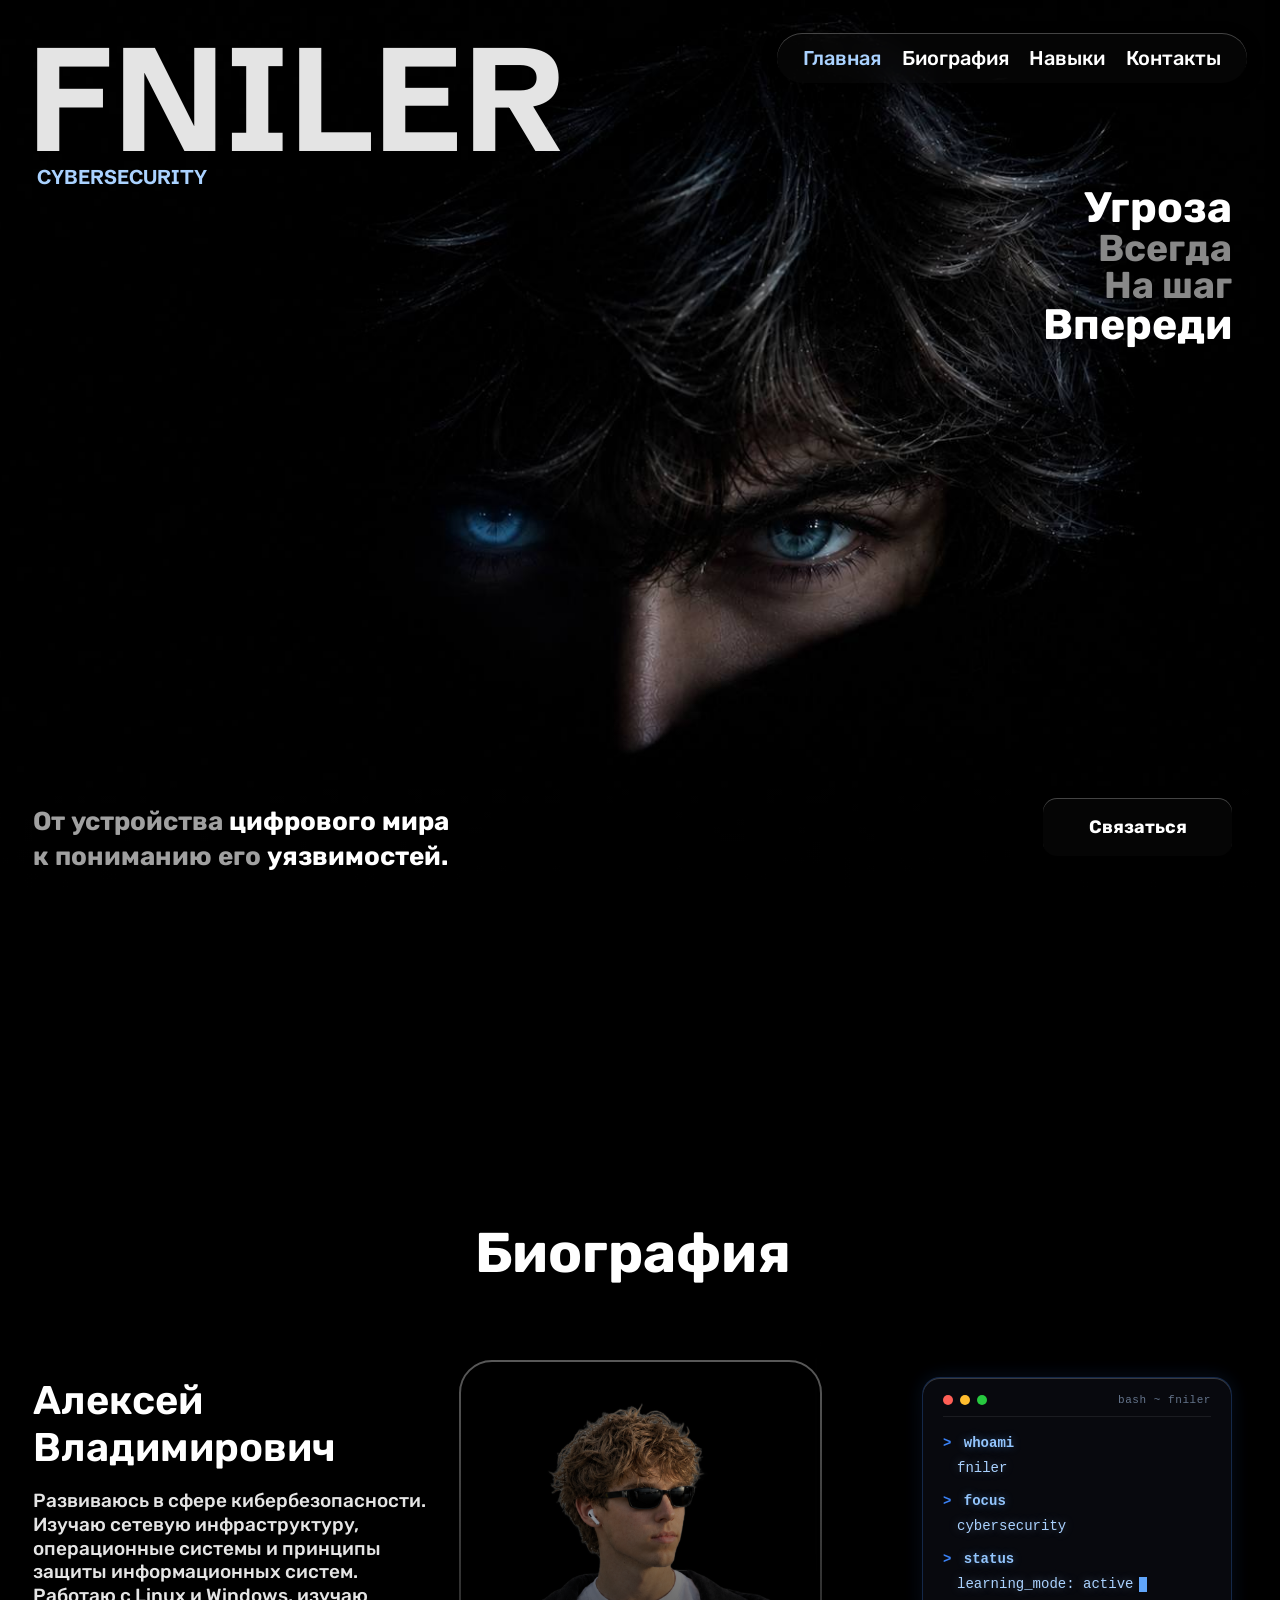
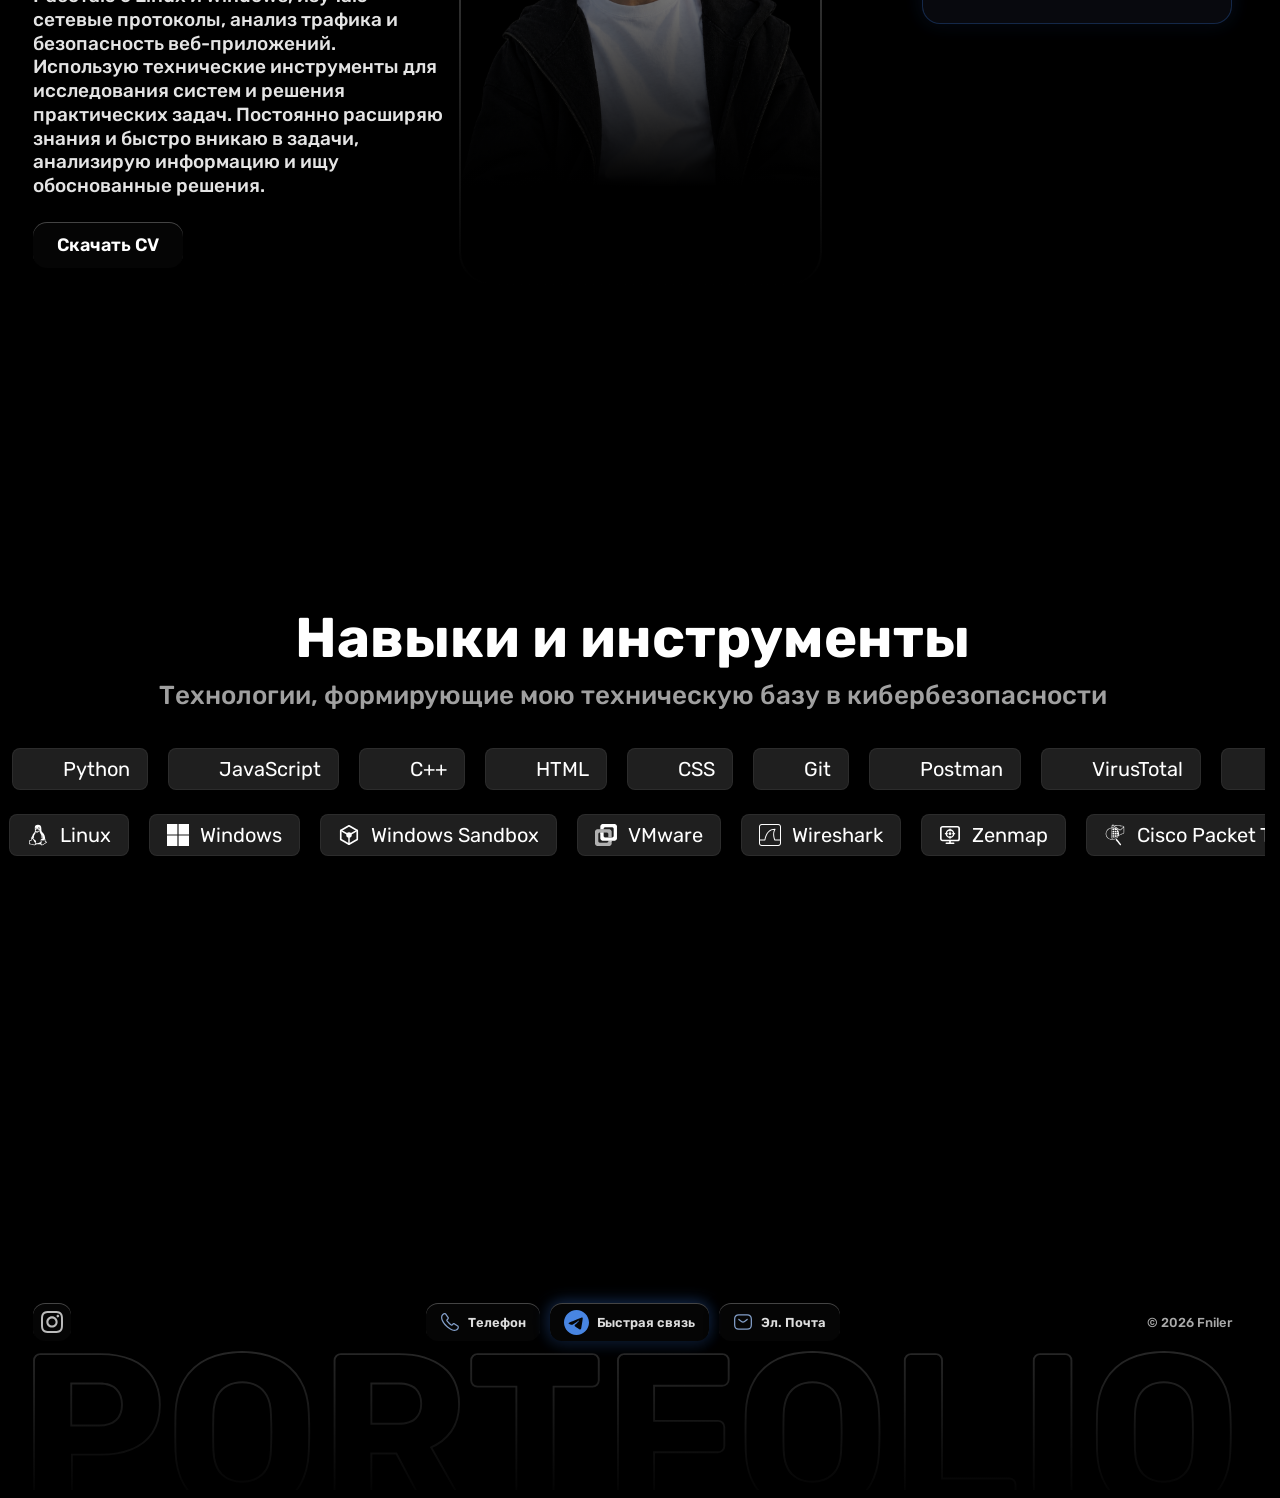
==== index.html @ 6011c4dd "fixed bags anims" ====
<!DOCTYPE html>
<html lang="ru">
<head>
    <meta charset="UTF-8">
    <meta name="viewport" content="width=device-width, initial-scale=1.0">
    <title>FNILER — Cybersecurity</title>
    <link rel="stylesheet" href="style.css?v=3">
    <link rel="preconnect" href="https://fonts.googleapis.com">
    <link rel="preconnect" href="https://fonts.gstatic.com" crossorigin>
    <link href="https://fonts.googleapis.com/css2?family=Rubik:wght@400;500;600;700&family=Schibsted+Grotesk:wght@400;500;600;700&display=swap" rel="stylesheet">
</head>
<body>

    <header class="shapka">
        <nav class="menu" aria-label="Основная навигация">
            <ul class="menu-list">
                <li><a class="menu-link" href="#home">Главная</a></li>
                <li><a class="menu-link" href="#biography">Биография</a></li>
                <li><a class="menu-link" href="#skills">Навыки</a></li>
                <li><a class="menu-link" href="#contacts">Контакты</a></li>
            </ul>
        </nav>
    </header>

    <div id="toast" class="toast" role="status" aria-live="polite">
        <svg class="toast-icon" viewBox="0 0 24 24" aria-hidden="true"><path d="M20 6 9 17l-5-5"/></svg>
        <span class="toast-text">Скопировано</span>
    </div>

    <main>

        <section id="home" class="hero">
            <img class="hero-bg" src="res/imgbackg.png" alt="">

            <div class="hero-brand">
                <h1 class="hero-title">FNILER</h1>
                <p class="hero-sub">CYBERSECURITY</p>
            </div>

            <p class="slogan">
                <span class="slogan-line slogan-line--white">Угроза</span>
                <span class="slogan-line slogan-line--gray">Всегда</span>
                <span class="slogan-line slogan-line--gray">На шаг</span>
                <span class="slogan-line slogan-line--white">Впереди</span>
            </p>

            <p class="hero-text">
                От устройства <span>цифрового мира</span><br>
                к пониманию его <span>уязвимостей.</span>
            </p>

            <a class="contact-btn" href="#contacts">Связаться</a>
        </section>


        <section id="biography" class="bio">
            <h2 class="bio-title">Биография</h2>

            <div class="bio-row">

                <div class="bio-info">
                    <h3 class="bio-name">Алексей Владимирович</h3>

                    <p class="bio-text">
                        Развиваюсь в сфере кибербезопасности. Изучаю сетевую инфраструктуру,
                        операционные системы и принципы защиты информационных систем.
                        Работаю с Linux и Windows, изучаю сетевые протоколы, анализ трафика
                        и безопасность веб-приложений. Использую технические инструменты
                        для исследования систем и решения практических задач.
                        Постоянно расширяю знания и быстро вникаю в задачи, анализирую
                        информацию и ищу обоснованные решения.
                    </p>

                    <a class="cv-btn" href="res/CV_Grudino.pdf" download="CV_Grudino.pdf">Скачать CV</a>
                </div>

                <figure class="bio-photo">
                    <img src="res/biography-photo.svg" alt="Алексей Владимирович">
                </figure>

                <div class="bio-terminal" aria-label="Терминал">
                    <div class="terminal-header">
                        <div class="terminal-dots">
                            <span class="terminal-dot terminal-dot--red"></span>
                            <span class="terminal-dot terminal-dot--yellow"></span>
                            <span class="terminal-dot terminal-dot--green"></span>
                        </div>
                        <span class="terminal-title">bash ~ fniler</span>
                    </div>
                    <div class="terminal-body">
                        <p class="terminal-line"><span class="terminal-prompt">&gt;</span> <span class="terminal-cmd">whoami</span></p>
                        <p class="terminal-out">fniler</p>
                        <p class="terminal-line"><span class="terminal-prompt">&gt;</span> <span class="terminal-cmd">focus</span></p>
                        <p class="terminal-out">cybersecurity</p>
                        <p class="terminal-line"><span class="terminal-prompt">&gt;</span> <span class="terminal-cmd">status</span></p>
                        <p class="terminal-out">learning_mode: active<span class="terminal-cursor"></span></p>
                    </div>
                </div>

            </div>
        </section>


        <section id="skills" class="skills">
            <h2 class="skills-title">Навыки и инструменты</h2>
            <p class="skills-sub">Технологии, формирующие мою техническую базу в кибербезопасности</p>

            <div class="marquee">
                <div class="marquee-track">
                    <ul class="marquee-list">
                        <li class="skill" style="--skill-glow: 59, 142, 237">
                            <img class="skill-icon" src="res/python.svg" alt="">
                            Python
                        </li>
                        <li class="skill" style="--skill-glow: 255, 222, 33">
                            <img class="skill-icon" src="res/js.svg" alt="">
                            JavaScript
                        </li>
                        <li class="skill" style="--skill-glow: 14, 132, 232">
                            <img class="skill-icon" src="res/c++.svg" alt="">
                            C++
                        </li>
                        <li class="skill" style="--skill-glow: 255, 87, 34">
                            <img class="skill-icon" src="res/html.svg" alt="">
                            HTML
                        </li>
                        <li class="skill" style="--skill-glow: 33, 150, 243">
                            <img class="skill-icon" src="res/css.svg" alt="">
                            CSS
                        </li>
                        <li class="skill" style="--skill-glow: 240, 80, 50">
                            <img class="skill-icon" src="res/git.svg" alt="">
                            Git
                        </li>
                        <li class="skill" style="--skill-glow: 255, 108, 55">
                            <img class="skill-icon" src="res/postman.svg" alt="">
                            Postman
                        </li>
                        <li class="skill" style="--skill-glow: 57, 78, 255">
                            <img class="skill-icon" src="res/virustotal.svg" alt="">
                            VirusTotal
                        </li>
                        <li class="skill" style="--skill-glow: 0, 120, 212">
                            <img class="skill-icon" src="res/m365.svg" alt="">
                            Microsoft 365
                        </li>
                        <li class="skill" style="--skill-glow: 246, 130, 31">
                            <img class="skill-icon" src="res/cloudflare.svg" alt="">
                            Cloudflare
                        </li>
                        <li class="skill" style="--skill-glow: 255, 75, 60">
                            <img class="skill-icon" src="res/mitre.svg" alt="">
                            MITRE ATT&CK
                        </li>
                    </ul>
                </div>
            </div>

            <div class="marquee marquee--reverse">
                <div class="marquee-track">
                    <ul class="marquee-list">
                        <li class="skill" style="--skill-glow: 255, 209, 43">
                            <img class="skill-icon" src="res/linux.svg" alt="">
                            Linux
                        </li>
                        <li class="skill" style="--skill-glow: 0, 173, 239">
                            <img class="skill-icon" src="res/windows.svg" alt="">
                            Windows
                        </li>
                        <li class="skill" style="--skill-glow: 0, 120, 215">
                            <img class="skill-icon" src="res/sandbox.svg" alt="">
                            Windows Sandbox
                        </li>
                        <li class="skill" style="--skill-glow: 0, 155, 232">
                            <img class="skill-icon" src="res/vmware.svg" alt="">
                            VMware
                        </li>
                        <li class="skill" style="--skill-glow: 22, 140, 230">
                            <img class="skill-icon" src="res/wireshark.svg" alt="">
                            Wireshark
                        </li>
                        <li class="skill" style="--skill-glow: 52, 211, 153">
                            <img class="skill-icon" src="res/zenmap.svg" alt="">
                            Zenmap
                        </li>
                        <li class="skill" style="--skill-glow: 4, 159, 217">
                            <img class="skill-icon" src="res/cisco.svg" alt="">
                            Cisco Packet Tracer
                        </li>
                        <li class="skill" style="--skill-glow: 16, 185, 129">
                            <img class="skill-icon" src="res/veracrypt.svg" alt="">
                            VeraCrypt
                        </li>
                        <li class="skill" style="--skill-glow: 245, 158, 11">
                            <img class="skill-icon" src="res/kleopatra.svg" alt="">
                            Kleopatra
                        </li>
                        <li class="skill" style="--skill-glow: 240, 240, 255">
                            <img class="skill-icon" src="res/Github.svg" alt="">
                            GitHub
                        </li>
                    </ul>
                </div>
            </div>
        </section>

    </main>

    <footer id="contacts" class="site-footer">
        <div class="footer-top">
            <nav class="footer-socials" aria-label="Социальные сети">
                <a class="footer-social" href="https://www.instagram.com/fniler_ru?cplk=MTFnbXV5bmw4dWt3eg%3D%3D&utm_source=qr" target="_blank" rel="noopener noreferrer" aria-label="Instagram">
                    <img class="footer-social-icon" src="res/Instagram.svg" alt="Instagram">
                </a>
            </nav>

            <div class="footer-contacts" aria-label="Контактная информация">
                <button type="button" class="footer-pill footer-pill--copy" data-copy="+375293509449" aria-label="Скопировать телефон">
                    <img class="footer-pill-icon" src="res/call.svg" alt="">
                    <span class="footer-pill-text">Телефон</span>
                </button>
                <a class="footer-pill footer-pill--telegram" href="https://t.me/fniler" target="_blank" rel="noopener noreferrer">
                    <img class="telegram-icon" src="res/Telegram.svg" alt="">
                    Быстрая связь
                </a>
                <button type="button" class="footer-pill footer-pill--copy" data-copy="alexeygruworked@gmail.com" aria-label="Скопировать эл. почту">
                    <img class="footer-pill-icon" src="res/sms.svg" alt="">
                    <span class="footer-pill-text">Эл. Почта</span>
                </button>
            </div>

            <p class="footer-copy">© 2026 Fniler</p>
        </div>
        <img class="footer-wordmark" src="res/PORTFOLIO.svg" alt="Portfolio">
    </footer>

    <script src="anim.js?v=3"></script>
</body>
</html>
---- style.css ----
﻿:root {
    --edge: 33px;
    --line: 1.35em;
    --line-px: clamp(27px, 2.74vw, 52.65px);
    --menu-w: min(470px, calc(100vw - var(--edge) * 2));
}

* {
    box-sizing: border-box;
}

html {
    scroll-behavior: smooth;
    scrollbar-gutter: stable;
}

body {
    margin: 0;
    background: #000;
    color: #e4e4e4;
    font-family: 'Rubik', sans-serif;
}

button,
input,
textarea,
select {
    font: inherit;
}

a:focus-visible,
button:focus-visible {
    outline: 2px solid #aad2ff;
    outline-offset: 3px;
}

.shapka {
    position: fixed;
    top: var(--edge);
    right: 50%;
    transform: translateX(calc(50vw - var(--edge)));
    z-index: 100;
    will-change: transform;
    transition: transform 0.5s cubic-bezier(0.25, 1, 0.5, 1);
}

.shapka--center {
    transform: translateX(50%);
}

@media (max-width: 900px) {
    .shapka {
        right: 50%;
        transform: translateX(50%);
        transition: none;
    }

    .shapka--center {
        transform: translateX(50%);
    }
}

.menu {
    width: var(--menu-w);
    padding: 13px 26px;
    border-radius: 70px;
    background: rgba(20, 20, 20, 0.25);
    backdrop-filter: blur(12px);
    -webkit-backdrop-filter: blur(12px);
    box-shadow: inset 0 1px 0 rgba(255, 255, 255, 0.25), 0 4px 14px rgba(0, 0, 0, 0.5);
}

.menu-list {
    display: flex;
    justify-content: space-between;
    gap: 15px;
    margin: 0;
    padding: 0;
    list-style: none;
}

.menu-link {
    font-size: 20px;
    font-weight: 500;
    color: #fff;
    text-decoration: none;
    white-space: nowrap;
    transition: color 0.2s;
}

.menu-link.active {
    color: #aad2ff;
}

.hero {
    position: relative;
    isolation: isolate;
    display: grid;
    grid-template-columns: 1fr auto;
    grid-template-rows: auto 1fr;
    min-height: 100vh;
    padding: var(--edge) var(--edge) 0;
    overflow: hidden;
    align-items: start;
}

.hero-bg {
    position: absolute;
    inset: 0;
    z-index: -1;
    width: 100%;
    height: 100%;
    object-fit: cover;
    object-position: center top;
}

.hero::after {
    content: "";
    position: absolute;
    inset: 0;
    z-index: -1;
    background: linear-gradient(to bottom, transparent 75%, #000 100%);
    pointer-events: none;
}

.hero-brand {
    grid-column: 1;
    grid-row: 1;
}

.hero-title {
    margin: 0 0 0 -0.043em;
    font-family: 'Schibsted Grotesk', sans-serif;
    font-size: clamp(72px, 11.46vw, 220px);
    line-height: 0.9;
}

.hero-sub {
    margin: 0;
    padding-left: 4px;
    font-family: 'Schibsted Grotesk', sans-serif;
    font-size: clamp(16px, 1.56vw, 30px);
    font-weight: 700;
    color: #aad2ff;
}

.slogan {
    grid-column: 2;
    grid-row: 1;
    display: flex;
    flex-direction: column;
    align-items: flex-end;
    margin: 154px 0 0;
}

.slogan-line {
    font-weight: 700;
    line-height: 1;
}

.slogan-line--white {
    color: #fff;
    font-size: clamp(30px, 3.33vw, 64px);
}

.slogan-line--gray {
    color: #888;
    font-size: clamp(26px, 2.92vw, 56px);
}

.hero-text {
    grid-column: 1;
    grid-row: 2;
    align-self: end;
    font-size: clamp(20px, 2.03vw, 39px);
    font-weight: 700;
    line-height: var(--line);
    color: #a0a0a0;
}

.hero-text span {
    color: #fff;
}

.contact-btn {
    grid-column: 2;
    grid-row: 2;
    align-self: end;
    --cap-line: calc(1.7618 * var(--line-px) + 0.6333 * clamp(20px, 2.03vw, 39px));
    margin-bottom: calc(var(--line-px) + (var(--cap-line) - var(--line-px)) - 68px / 2);
    justify-self: end;
    display: flex;
    align-items: center;
    justify-content: center;
    height: 58px;
    width: 189px;
    padding: 0 20px;
    font-size: clamp(18px, 1.35vw, 26px);
    font-weight: 700;
    color: #fff;
    text-decoration: none;
    border-radius: 14px;
    background: rgba(20, 20, 20, 0.25);
    backdrop-filter: blur(12px);
    -webkit-backdrop-filter: blur(12px);
    box-shadow: inset 0 1px 0 rgba(255, 255, 255, 0.25), 0 4px 14px rgba(0, 0, 0, 0.5);
    transition: background 0.2s, transform 0.1s;
}

.contact-btn:hover {
    background: rgba(20, 20, 20, 0.45);
}

.contact-btn:active {
    transform: scale(0.97);
}

.bio {
    padding: 320px var(--edge) 0;
}

.bio-title {
    margin: 0 0 56px;
    text-align: center;
    font-size: 56px;
    color: #fff;
}

.bio-row {
    display: grid;
    grid-template-columns: 1fr auto 1fr;
    align-items: start;
}

.bio-info {
    max-width: 500px;
    padding-top: 35px;
}

.bio-name {
    margin: 0 0 18px;
    font-size: 40px;
    font-weight: 600;
    color: #fff;
}

.bio-text {
    margin: 0 0 24px;
    font-size: 19px;
    font-weight: 500;
    line-height: 1.25;
}

.cv-btn {
    display: inline-flex;
    align-items: center;
    justify-content: center;
    padding: 12px 24px;
    font-size: 18px;
    font-weight: 600;
    color: #fff;
    text-decoration: none;
    border-radius: 14px;
    background: rgba(20, 20, 20, 0.25);
    backdrop-filter: blur(12px);
    -webkit-backdrop-filter: blur(12px);
    box-shadow: inset 0 1px 0 rgba(255, 255, 255, 0.25), 0 4px 14px rgba(0, 0, 0, 0.5);
    transition: background 0.2s, transform 0.1s;
}

.cv-btn:hover {
    background: rgba(20, 20, 20, 0.45);
}

.cv-btn:active {
    transform: scale(0.97);
}

.bio-photo {
    width: 378px;
    margin: 0;
}

.bio-photo img {
    display: block;
    width: 100%;
    height: auto;
}

.bio-terminal {
    justify-self: end;
    width: 310px;
    margin: 0;
    margin-top: 35px;
    padding: 16px 20px 20px;
    background: rgba(18, 22, 32, 0.45);
    backdrop-filter: blur(14px);
    -webkit-backdrop-filter: blur(14px);
    border: 1px solid rgba(59, 130, 246, 0.25);
    border-radius: 18px;
    box-shadow: inset 0 1px 0 rgba(255, 255, 255, 0.2),
                0 8px 30px rgba(0, 0, 0, 0.6),
                0 0 20px rgba(59, 130, 246, 0.15);
    font-family: 'Consolas', 'Monaco', 'Courier New', monospace;
    transition: border-color 0.3s ease, box-shadow 0.3s ease;
}

.bio-terminal:hover {
    border-color: rgba(59, 130, 246, 0.45);
    box-shadow: inset 0 1px 0 rgba(255, 255, 255, 0.25),
                0 10px 35px rgba(0, 0, 0, 0.65),
                0 0 28px rgba(59, 130, 246, 0.3);
}

.terminal-header {
    display: flex;
    align-items: center;
    justify-content: space-between;
    margin-bottom: 16px;
    padding-bottom: 10px;
    border-bottom: 1px solid rgba(255, 255, 255, 0.08);
}

.terminal-dots {
    display: flex;
    gap: 7px;
}

.terminal-dot {
    width: 10px;
    height: 10px;
    border-radius: 50%;
}

.terminal-dot--red { background: #ff5f56; }
.terminal-dot--yellow { background: #ffbd2e; }
.terminal-dot--green { background: #27c93f; }

.terminal-title {
    font-size: 11px;
    font-weight: 500;
    color: #64748b;
    letter-spacing: 0.05em;
}

.terminal-body {
    display: flex;
    flex-direction: column;
    gap: 4px;
    font-size: 14px;
    line-height: 1.5;
}

.terminal-line {
    margin: 0;
    color: #60a5fa;
    font-weight: 600;
}

.terminal-prompt {
    color: #3b82f6;
    margin-right: 4px;
    user-select: none;
}

.terminal-cmd {
    color: #93c5fd;
    text-shadow: 0 0 8px rgba(96, 165, 250, 0.4);
}

.terminal-out {
    margin: 0 0 8px;
    color: #aad2ff;
    padding-left: 14px;
    text-shadow: 0 0 10px rgba(170, 210, 255, 0.35);
}

.terminal-cursor {
    display: inline-block;
    width: 8px;
    height: 15px;
    margin-left: 6px;
    background: #60a5fa;
    vertical-align: middle;
    animation: terminal-blink 1s step-end infinite;
}

@keyframes terminal-blink {
    50% { opacity: 0; }
}

.skills {
    padding: 320px 0 0;
}

.skills-title {
    margin: 0 0 18px;
    padding: 0 var(--edge);
    text-align: center;
    font-size: 56px;
    color: #fff;
}

.skills-sub {
    margin: -9px 0 0;
    padding: 0 var(--edge);
    text-align: center;
    font-size: 26px;
    font-weight: 500;
    color: #a0a0a0;
}

.marquee {
    margin-top: 25px;
    overflow-x: clip;
    overflow-y: visible;
    padding: 12px 0;
}

.marquee--reverse {
    margin-top: 0px;
}

.marquee-track {
    display: flex;
    width: max-content;
    will-change: transform;
}

.marquee-list {
    display: flex;
    gap: 20px;
    margin: 0;
    padding: 0 10px;
    list-style: none;
}

.skill {
    position: relative;
    isolation: isolate;
    display: flex;
    align-items: center;
    gap: 11px;
    height: 42px;
    padding: 0 17px;
    font-size: 20px;
    color: #fff;
    white-space: nowrap;
    background: #1f1f1f;
    border: 1px solid rgba(255, 255, 255, 0.06);
    border-radius: 8px;
    transition: background-color 220ms ease, box-shadow 220ms ease, border-color 220ms ease, transform 180ms ease;
}

.skill:hover {
    background-color: rgba(var(--skill-glow), 0.35);
    border-color: rgba(var(--skill-glow), 0.65);
    box-shadow: inset 0 1px 0 rgba(255, 255, 255, 0.35),
                0 0 18px 4px rgba(var(--skill-glow), 0.65),
                0 0 38px 10px rgba(var(--skill-glow), 0.42),
                0 0 62px 18px rgba(var(--skill-glow), 0.22);
    transform: translateY(-1px);
}

.skill-icon {
    flex: none;
    width: 22px;
    height: 22px;
    transform: translateZ(0);
    backface-visibility: hidden;
}

.stub {
    min-height: 100vh;
}

.site-footer {
    display: flex;
    min-height: 70vh;
    flex-direction: column;
    justify-content: flex-end;
    padding: 0 var(--edge) 8px;
    overflow: hidden;
}

.footer-top {
    display: grid;
    grid-template-columns: 1fr auto 1fr;
    align-items: center;
    gap: 20px;
    margin-bottom: 10px;
}

.footer-socials,
.footer-contacts {
    display: flex;
    align-items: center;
    gap: 10px;
}

.footer-social {
    display: grid;
    width: 38px;
    height: 38px;
    place-items: center;
    color: #8b8b8b;
    text-decoration: none;
    border-radius: 12px;
    background: rgba(20, 20, 20, 0.25);
    backdrop-filter: blur(12px);
    -webkit-backdrop-filter: blur(12px);
    box-shadow: inset 0 1px 0 rgba(255, 255, 255, 0.25), 0 4px 14px rgba(0, 0, 0, 0.5);
    transition: background 0.2s, transform 0.1s, color 0.2s;
}

.footer-social:hover {
    background: rgba(20, 20, 20, 0.45);
    color: #fff;
}

.footer-social:active {
    transform: scale(0.97);
}

.footer-social-icon {
    width: 22px;
    height: 22px;
    display: block;
    object-fit: contain;
}

.footer-contacts {
    justify-content: center;
}

.footer-pill {
    display: inline-flex;
    align-items: center;
    gap: 8px;
    min-height: 38px;
    padding: 0 14px;
    border: none;
    border-radius: 12px;
    background: rgba(20, 20, 20, 0.25);
    backdrop-filter: blur(12px);
    -webkit-backdrop-filter: blur(12px);
    box-shadow: inset 0 1px 0 rgba(255, 255, 255, 0.25), 0 4px 14px rgba(0, 0, 0, 0.5);
    color: #dedede;
    font-family: inherit;
    font-size: 13px;
    font-weight: 600;
    text-decoration: none;
    white-space: nowrap;
    cursor: pointer;
    transition: background 0.2s, transform 0.1s, color 0.2s, box-shadow 0.2s;
}

.footer-pill:hover {
    background: rgba(20, 20, 20, 0.45);
    color: #fff;
}

.footer-pill:active {
    transform: scale(0.97);
}

.footer-pill-icon {
    width: 20px;
    height: 20px;
    flex: none;
    display: block;
    object-fit: contain;
}

.footer-pill--telegram {
    box-shadow: inset 0 1px 0 rgba(255, 255, 255, 0.25), 0 4px 14px rgba(0, 0, 0, 0.5), 0 0 16px rgba(59, 130, 246, 0.45);
}

.footer-pill--telegram:hover {
    background: rgba(20, 20, 20, 0.45);
    box-shadow: inset 0 1px 0 rgba(255, 255, 255, 0.35), 0 4px 14px rgba(0, 0, 0, 0.5), 0 0 24px rgba(59, 130, 246, 0.7);
}

.footer-pill--copied {
    color: #aad2ff;
    box-shadow: inset 0 1px 0 rgba(255, 255, 255, 0.35), 0 4px 14px rgba(0, 0, 0, 0.5), 0 0 16px rgba(170, 210, 255, 0.45);
}

.telegram-icon {
    display: block;
    width: 25px;
    height: 25px;
    flex: none;
    object-fit: contain;
}

.footer-copy {
    justify-self: end;
    margin: 0;
    color: #aaa;
    font-size: 13px;
    font-weight: 500;
}

.footer-wordmark {
    display: block;
    width: 100%;
    height: auto;
    opacity: 0.68;
}

@media (max-width: 900px) {
    .footer-top {
        grid-template-columns: 1fr auto;
    }

    .footer-contacts {
        grid-column: 1 / -1;
        grid-row: 1;
        flex-wrap: wrap;
    }

    .footer-socials {
        grid-column: 1;
        grid-row: 2;
    }

    .footer-copy {
        grid-column: 2;
        grid-row: 2;
    }

    .hero {
        grid-template-columns: 1fr;
        grid-template-rows: auto auto auto auto;
        gap: 40px 0;
        padding: 0 var(--edge);
    }

    .hero-brand {
        grid-row: 1;
        padding-top: 140px;
    }

    .slogan {
        grid-column: 1;
        grid-row: 2;
        align-items: flex-start;
        margin: 0;
    }

    .hero-text {
        grid-column: 1;
        grid-row: 3;
    }

    .contact-btn {
        grid-column: 1;
        grid-row: 4;
        justify-self: start;
        align-self: auto;
        margin-bottom: 0;
    }

    .bio {
        padding-top: 150px;
    }

    .bio-row {
        grid-template-columns: 1fr;
        justify-items: center;
        gap: 32px;
    }

    .bio-photo {
        width: min(378px, 100%);
    }

    .bio-info,
    .bio-terminal {
        width: 100%;
        max-width: 500px;
        padding-top: 0;
        margin-top: 0;
        justify-self: center;
    }
}

@media (max-width: 600px) {
    .toast {
        top: calc(var(--edge) + 54px);
        padding: 8px 18px;
        font-size: 13px;
    }

    .site-footer {
        min-height: 60vh;
        padding-right: 16px;
        padding-left: 16px;
    }

    .footer-top {
        gap: 12px;
    }

    .footer-contacts {
        gap: 6px;
    }

    .footer-pill {
        min-height: 29px;
        padding: 0 8px;
        font-size: 11px;
    }

    .hero-title {
        font-size: clamp(56px, 18vw, 120px);
    }

    .menu {
        padding: 13px 16px;
    }

    .menu-list {
        gap: 10px;
    }

    .menu-link {
        font-size: 14px;
    }

    .bio-title {
        font-size: 40px;
    }

    .skills {
        padding-top: 150px;
    }

    .skills-title {
        margin-bottom: 12px;
        font-size: 40px;
    }

    .skills-sub {
        font-size: 18px;
    }

    .marquee {
        margin-top: 15px;
    }

    .marquee--reverse {
        margin-top: 14px;
    }

    .marquee-list {
        gap: 14px;
        padding: 0 7px;
    }

    .skill {
        gap: 8px;
        height: 30px;
        padding: 0 11px;
        font-size: 14px;
        border-radius: 5px;
    }

    .skill-icon {
        width: 16px;
        height: 16px;
    }

    .bio-name {
        font-size: 30px;
    }
}

.toast {
    position: fixed;
    top: calc(var(--edge) + 64px);
    left: 50%;
    transform: translate(-50%, -12px);
    z-index: 99;
    display: inline-flex;
    align-items: center;
    gap: 8px;
    padding: 10px 22px;
    border-radius: 50px;
    background: rgba(16, 22, 34, 0.6);
    backdrop-filter: blur(14px);
    -webkit-backdrop-filter: blur(14px);
    border: 1px solid rgba(59, 130, 246, 0.35);
    box-shadow: inset 0 1px 0 rgba(255, 255, 255, 0.3),
                0 8px 24px rgba(0, 0, 0, 0.6),
                0 0 20px rgba(59, 130, 246, 0.55),
                0 0 45px rgba(59, 130, 246, 0.3);
    color: #fff;
    font-size: 14px;
    font-weight: 500;
    text-shadow: 0 0 10px rgba(59, 130, 246, 0.5);
    pointer-events: none;
    opacity: 0;
    visibility: hidden;
    transition: opacity 0.3s cubic-bezier(0.16, 1, 0.3, 1),
                transform 0.3s cubic-bezier(0.16, 1, 0.3, 1),
                visibility 0.3s,
                box-shadow 0.3s ease;
}

.toast--show {
    opacity: 1;
    visibility: visible;
    transform: translate(-50%, 0);
    box-shadow: inset 0 1px 0 rgba(255, 255, 255, 0.35),
                0 8px 24px rgba(0, 0, 0, 0.6),
                0 0 26px rgba(59, 130, 246, 0.75),
                0 0 55px rgba(59, 130, 246, 0.45);
}

.toast-icon {
    width: 16px;
    height: 16px;
    flex: none;
    fill: none;
    stroke: #93c5fd;
    stroke-width: 2.4;
    stroke-linecap: round;
    stroke-linejoin: round;
    filter: drop-shadow(0 0 6px rgba(59, 130, 246, 0.8));
}
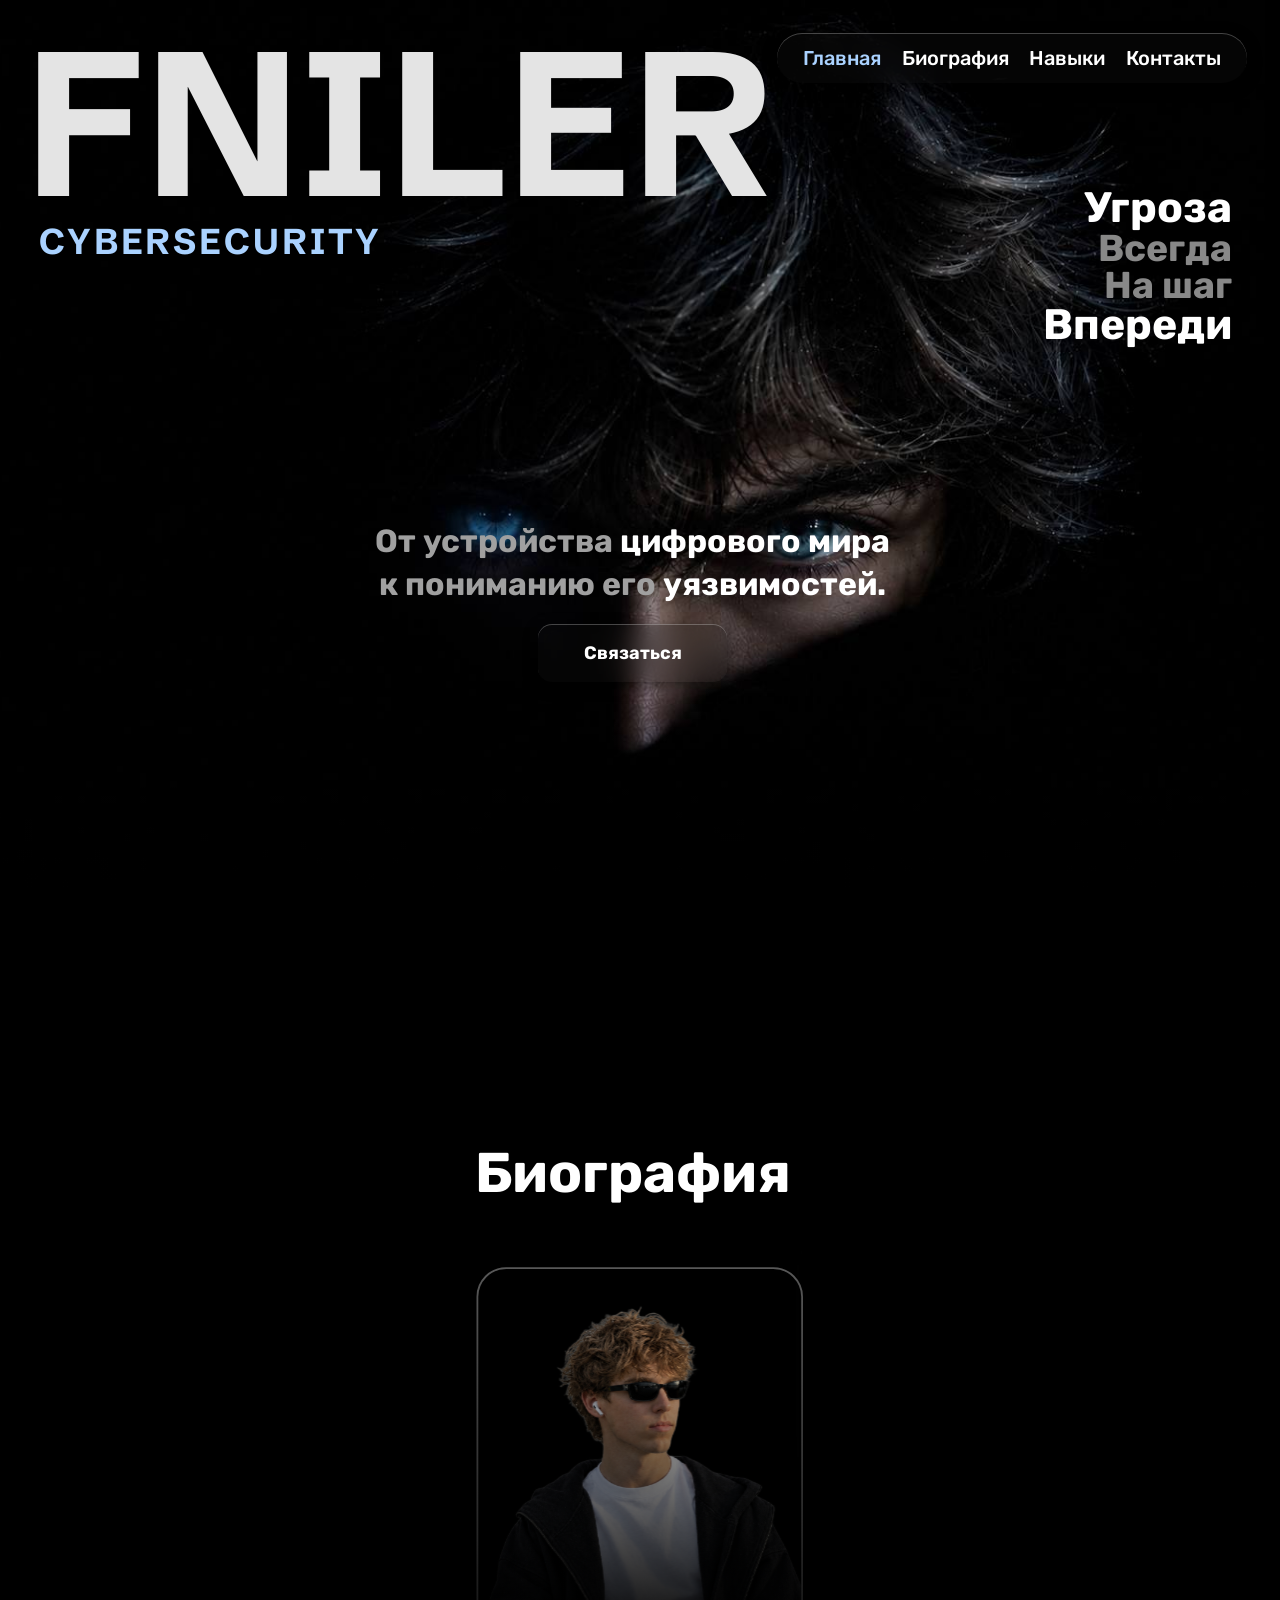
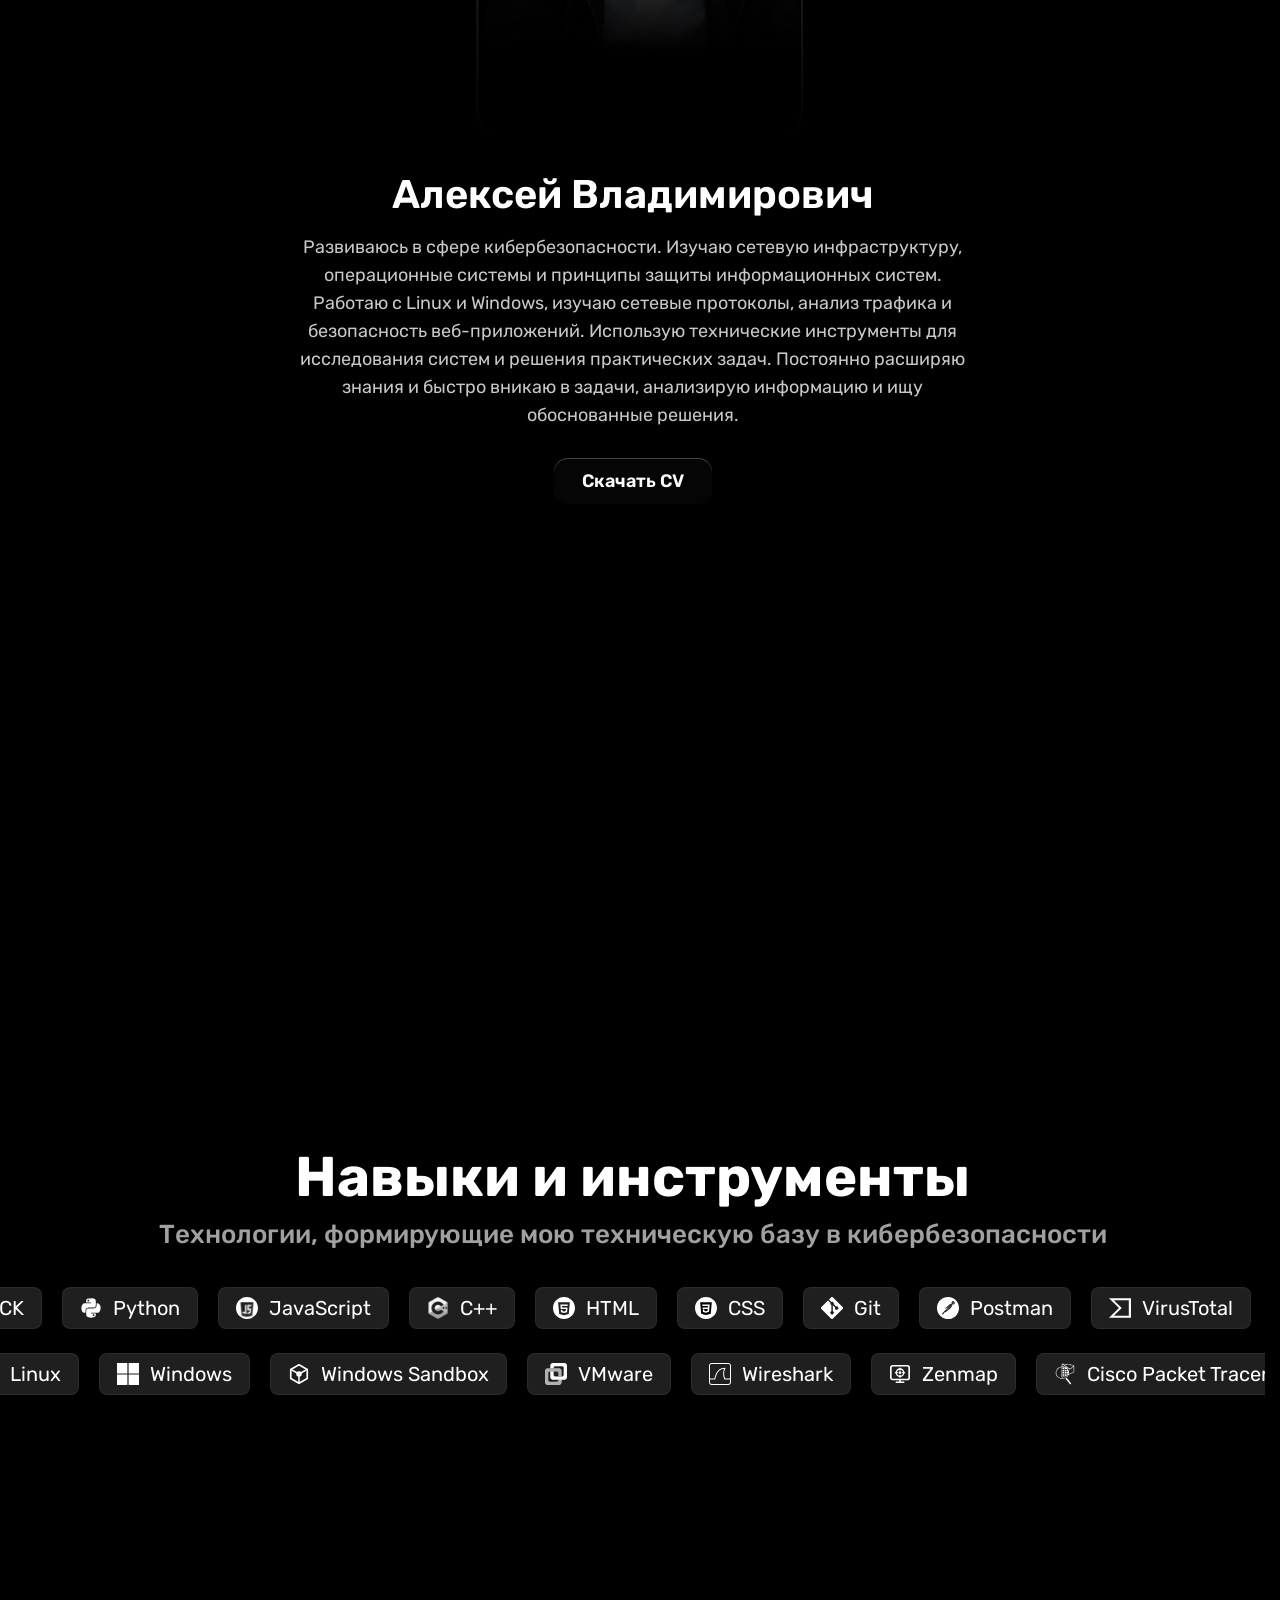
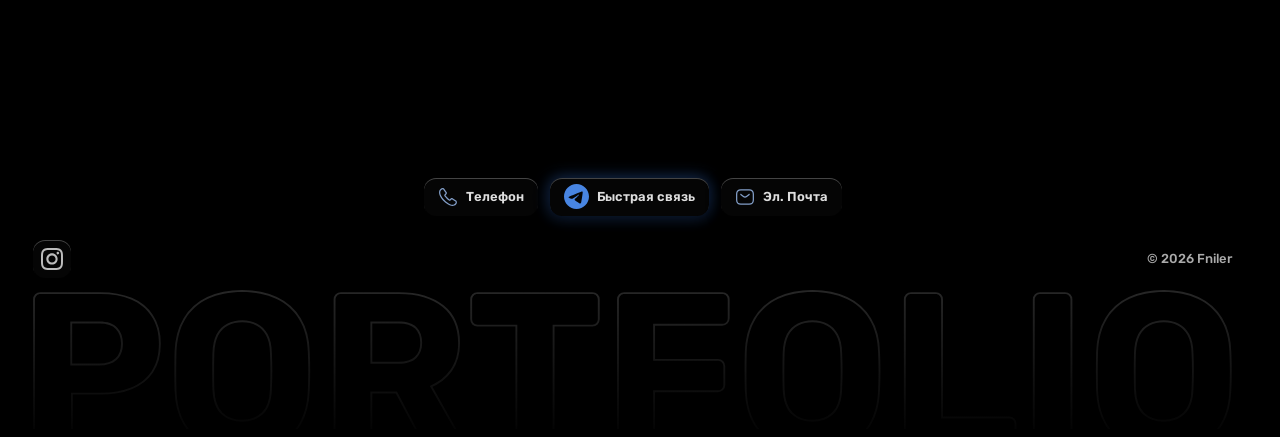
==== commit 3c265096: "add adaptiv" ====
--- a/index.html
+++ b/index.html
@@ -4,7 +4,7 @@
     <meta charset="UTF-8">
     <meta name="viewport" content="width=device-width, initial-scale=1.0">
     <title>FNILER — Cybersecurity</title>
-    <link rel="stylesheet" href="style.css?v=3">
+    <link rel="stylesheet" href="style.css?v=8">
     <link rel="preconnect" href="https://fonts.googleapis.com">
     <link rel="preconnect" href="https://fonts.gstatic.com" crossorigin>
     <link href="https://fonts.googleapis.com/css2?family=Rubik:wght@400;500;600;700&family=Schibsted+Grotesk:wght@400;500;600;700&display=swap" rel="stylesheet">
@@ -44,19 +44,25 @@
                 <span class="slogan-line slogan-line--white">Впереди</span>
             </p>
 
-            <p class="hero-text">
-                От устройства <span>цифрового мира</span><br>
-                к пониманию его <span>уязвимостей.</span>
-            </p>
-
-            <a class="contact-btn" href="#contacts">Связаться</a>
+            <div class="hero-action">
+                <p class="hero-text">
+                    От устройства <span>цифрового мира</span><br>
+                    к пониманию его <span>уязвимостей.</span>
+                </p>
+
+                <a class="contact-btn" href="#contacts">Связаться</a>
+            </div>
         </section>
 
 
         <section id="biography" class="bio">
             <h2 class="bio-title">Биография</h2>
 
-            <div class="bio-row">
+            <div class="bio-content">
+
+                <figure class="bio-photo">
+                    <img src="res/biography-photo.svg" alt="Алексей Владимирович">
+                </figure>
 
                 <div class="bio-info">
                     <h3 class="bio-name">Алексей Владимирович</h3>
@@ -74,29 +80,6 @@
                     <a class="cv-btn" href="res/CV_Grudino.pdf" download="CV_Grudino.pdf">Скачать CV</a>
                 </div>
 
-                <figure class="bio-photo">
-                    <img src="res/biography-photo.svg" alt="Алексей Владимирович">
-                </figure>
-
-                <div class="bio-terminal" aria-label="Терминал">
-                    <div class="terminal-header">
-                        <div class="terminal-dots">
-                            <span class="terminal-dot terminal-dot--red"></span>
-                            <span class="terminal-dot terminal-dot--yellow"></span>
-                            <span class="terminal-dot terminal-dot--green"></span>
-                        </div>
-                        <span class="terminal-title">bash ~ fniler</span>
-                    </div>
-                    <div class="terminal-body">
-                        <p class="terminal-line"><span class="terminal-prompt">&gt;</span> <span class="terminal-cmd">whoami</span></p>
-                        <p class="terminal-out">fniler</p>
-                        <p class="terminal-line"><span class="terminal-prompt">&gt;</span> <span class="terminal-cmd">focus</span></p>
-                        <p class="terminal-out">cybersecurity</p>
-                        <p class="terminal-line"><span class="terminal-prompt">&gt;</span> <span class="terminal-cmd">status</span></p>
-                        <p class="terminal-out">learning_mode: active<span class="terminal-cursor"></span></p>
-                    </div>
-                </div>
-
             </div>
         </section>
 
@@ -208,12 +191,6 @@
 
     <footer id="contacts" class="site-footer">
         <div class="footer-top">
-            <nav class="footer-socials" aria-label="Социальные сети">
-                <a class="footer-social" href="https://www.instagram.com/fniler_ru?cplk=MTFnbXV5bmw4dWt3eg%3D%3D&utm_source=qr" target="_blank" rel="noopener noreferrer" aria-label="Instagram">
-                    <img class="footer-social-icon" src="res/Instagram.svg" alt="Instagram">
-                </a>
-            </nav>
-
             <div class="footer-contacts" aria-label="Контактная информация">
                 <button type="button" class="footer-pill footer-pill--copy" data-copy="+375293509449" aria-label="Скопировать телефон">
                     <img class="footer-pill-icon" src="res/call.svg" alt="">
@@ -229,11 +206,19 @@
                 </button>
             </div>
 
-            <p class="footer-copy">© 2026 Fniler</p>
+            <div class="footer-bottom-row">
+                <nav class="footer-socials" aria-label="Социальные сети">
+                    <a class="footer-social" href="https://www.instagram.com/fniler_ru?cplk=MTFnbXV5bmw4dWt3eg%3D%3D&utm_source=qr" target="_blank" rel="noopener noreferrer" aria-label="Instagram">
+                        <img class="footer-social-icon" src="res/Instagram.svg" alt="Instagram">
+                    </a>
+                </nav>
+
+                <p class="footer-copy">© 2026 Fniler</p>
+            </div>
         </div>
         <img class="footer-wordmark" src="res/PORTFOLIO.svg" alt="Portfolio">
     </footer>
 
-    <script src="anim.js?v=3"></script>
+    <script src="anim.js?v=8"></script>
 </body>
 </html>
--- a/style.css
+++ b/style.css
@@ -1,12 +1,23 @@
-﻿:root {
-    --edge: 33px;
+/* ==========================================================================
+   FNILER Portfolio — Stylesheet
+   ========================================================================== */
+
+:root {
+    --edge: clamp(16px, 4vw, 33px);
     --line: 1.35em;
-    --line-px: clamp(27px, 2.74vw, 52.65px);
+    --line-px: clamp(24px, 2.74vw, 52.65px);
     --menu-w: min(470px, calc(100vw - var(--edge) * 2));
 }
 
 * {
     box-sizing: border-box;
+}
+
+html,
+body {
+    overflow-x: hidden;
+    max-width: 100vw;
+    -webkit-text-size-adjust: 100%;
 }
 
 html {
@@ -19,6 +30,11 @@
     background: #000;
     color: #e4e4e4;
     font-family: 'Rubik', sans-serif;
+    -webkit-tap-highlight-color: transparent;
+}
+
+section {
+    scroll-margin-top: 80px;
 }
 
 button,
@@ -28,11 +44,20 @@
     font: inherit;
 }
 
+a,
+button {
+    touch-action: manipulation;
+}
+
 a:focus-visible,
 button:focus-visible {
     outline: 2px solid #aad2ff;
     outline-offset: 3px;
 }
+
+/* ==========================================================================
+   Header / Navigation (Desktop)
+   ========================================================================== */
 
 .shapka {
     position: fixed;
@@ -48,18 +73,6 @@
     transform: translateX(50%);
 }
 
-@media (max-width: 900px) {
-    .shapka {
-        right: 50%;
-        transform: translateX(50%);
-        transition: none;
-    }
-
-    .shapka--center {
-        transform: translateX(50%);
-    }
-}
-
 .menu {
     width: var(--menu-w);
     padding: 13px 26px;
@@ -68,6 +81,7 @@
     backdrop-filter: blur(12px);
     -webkit-backdrop-filter: blur(12px);
     box-shadow: inset 0 1px 0 rgba(255, 255, 255, 0.25), 0 4px 14px rgba(0, 0, 0, 0.5);
+    transition: background 0.3s ease, border-color 0.3s ease, box-shadow 0.3s ease;
 }
 
 .menu-list {
@@ -91,6 +105,10 @@
 .menu-link.active {
     color: #aad2ff;
 }
+
+/* ==========================================================================
+   Hero Section (Desktop)
+   ========================================================================== */
 
 .hero {
     position: relative;
@@ -128,19 +146,22 @@
     grid-row: 1;
 }
 
+/* 2x larger FNILER and CYBERSECURITY on Desktop */
 .hero-title {
     margin: 0 0 0 -0.043em;
     font-family: 'Schibsted Grotesk', sans-serif;
-    font-size: clamp(72px, 11.46vw, 220px);
-    line-height: 0.9;
+    font-size: clamp(110px, 16vw, 300px);
+    line-height: 0.88;
+    white-space: nowrap;
 }
 
 .hero-sub {
-    margin: 0;
-    padding-left: 4px;
+    margin: 6px 0 0;
+    padding-left: 6px;
     font-family: 'Schibsted Grotesk', sans-serif;
-    font-size: clamp(16px, 1.56vw, 30px);
+    font-size: clamp(26px, 2.8vw, 54px);
     font-weight: 700;
+    letter-spacing: 0.08em;
     color: #aad2ff;
 }
 
@@ -168,11 +189,24 @@
     font-size: clamp(26px, 2.92vw, 56px);
 }
 
+/* Hero Action: Centered text with button right below */
+.hero-action {
+    grid-column: 1 / -1;
+    grid-row: 2;
+    justify-self: center;
+    align-self: center;
+    display: flex;
+    flex-direction: column;
+    align-items: center;
+    text-align: center;
+    gap: 18px;
+    margin-bottom: clamp(20px, 5vh, 60px);
+}
+
 .hero-text {
-    grid-column: 1;
-    grid-row: 2;
-    align-self: end;
-    font-size: clamp(20px, 2.03vw, 39px);
+    margin: 0;
+    text-align: center;
+    font-size: clamp(24px, 2.5vw, 44px);
     font-weight: 700;
     line-height: var(--line);
     color: #a0a0a0;
@@ -183,12 +217,6 @@
 }
 
 .contact-btn {
-    grid-column: 2;
-    grid-row: 2;
-    align-self: end;
-    --cap-line: calc(1.7618 * var(--line-px) + 0.6333 * clamp(20px, 2.03vw, 39px));
-    margin-bottom: calc(var(--line-px) + (var(--cap-line) - var(--line-px)) - 68px / 2);
-    justify-self: end;
     display: flex;
     align-items: center;
     justify-content: center;
@@ -215,47 +243,72 @@
     transform: scale(0.97);
 }
 
+/* ==========================================================================
+   Biography Section (Centered Layout, Photo First)
+   ========================================================================== */
+
 .bio {
-    padding: 320px var(--edge) 0;
+    padding: 240px var(--edge) 0;
 }
 
 .bio-title {
-    margin: 0 0 56px;
+    margin: 0 0 clamp(32px, 5vh, 56px);
     text-align: center;
     font-size: 56px;
     color: #fff;
 }
 
-.bio-row {
-    display: grid;
-    grid-template-columns: 1fr auto 1fr;
-    align-items: start;
+.bio-content {
+    display: flex;
+    flex-direction: column;
+    align-items: center;
+    max-width: 680px;
+    margin: 0 auto;
+    text-align: center;
+}
+
+.bio-photo {
+    width: min(340px, 85vw);
+    margin: 0 0 clamp(24px, 4vh, 32px);
+}
+
+.bio-photo img {
+    display: block;
+    width: 100%;
+    height: auto;
+    margin: 0 auto;
 }
 
 .bio-info {
-    max-width: 500px;
-    padding-top: 35px;
+    width: 100%;
+    display: flex;
+    flex-direction: column;
+    align-items: center;
+    text-align: center;
 }
 
 .bio-name {
-    margin: 0 0 18px;
+    margin: 0 0 16px;
     font-size: 40px;
     font-weight: 600;
     color: #fff;
+    text-align: center;
 }
 
 .bio-text {
-    margin: 0 0 24px;
-    font-size: 19px;
-    font-weight: 500;
-    line-height: 1.25;
+    margin: 0 0 28px;
+    font-size: 18px;
+    font-weight: 400;
+    line-height: 1.55;
+    color: #c8c8c8;
+    text-align: center;
 }
 
 .cv-btn {
     display: inline-flex;
     align-items: center;
     justify-content: center;
-    padding: 12px 24px;
+    padding: 12px 28px;
     font-size: 18px;
     font-weight: 600;
     color: #fff;
@@ -276,121 +329,12 @@
     transform: scale(0.97);
 }
 
-.bio-photo {
-    width: 378px;
-    margin: 0;
-}
-
-.bio-photo img {
-    display: block;
-    width: 100%;
-    height: auto;
-}
-
-.bio-terminal {
-    justify-self: end;
-    width: 310px;
-    margin: 0;
-    margin-top: 35px;
-    padding: 16px 20px 20px;
-    background: rgba(18, 22, 32, 0.45);
-    backdrop-filter: blur(14px);
-    -webkit-backdrop-filter: blur(14px);
-    border: 1px solid rgba(59, 130, 246, 0.25);
-    border-radius: 18px;
-    box-shadow: inset 0 1px 0 rgba(255, 255, 255, 0.2),
-                0 8px 30px rgba(0, 0, 0, 0.6),
-                0 0 20px rgba(59, 130, 246, 0.15);
-    font-family: 'Consolas', 'Monaco', 'Courier New', monospace;
-    transition: border-color 0.3s ease, box-shadow 0.3s ease;
-}
-
-.bio-terminal:hover {
-    border-color: rgba(59, 130, 246, 0.45);
-    box-shadow: inset 0 1px 0 rgba(255, 255, 255, 0.25),
-                0 10px 35px rgba(0, 0, 0, 0.65),
-                0 0 28px rgba(59, 130, 246, 0.3);
-}
-
-.terminal-header {
-    display: flex;
-    align-items: center;
-    justify-content: space-between;
-    margin-bottom: 16px;
-    padding-bottom: 10px;
-    border-bottom: 1px solid rgba(255, 255, 255, 0.08);
-}
-
-.terminal-dots {
-    display: flex;
-    gap: 7px;
-}
-
-.terminal-dot {
-    width: 10px;
-    height: 10px;
-    border-radius: 50%;
-}
-
-.terminal-dot--red { background: #ff5f56; }
-.terminal-dot--yellow { background: #ffbd2e; }
-.terminal-dot--green { background: #27c93f; }
-
-.terminal-title {
-    font-size: 11px;
-    font-weight: 500;
-    color: #64748b;
-    letter-spacing: 0.05em;
-}
-
-.terminal-body {
-    display: flex;
-    flex-direction: column;
-    gap: 4px;
-    font-size: 14px;
-    line-height: 1.5;
-}
-
-.terminal-line {
-    margin: 0;
-    color: #60a5fa;
-    font-weight: 600;
-}
-
-.terminal-prompt {
-    color: #3b82f6;
-    margin-right: 4px;
-    user-select: none;
-}
-
-.terminal-cmd {
-    color: #93c5fd;
-    text-shadow: 0 0 8px rgba(96, 165, 250, 0.4);
-}
-
-.terminal-out {
-    margin: 0 0 8px;
-    color: #aad2ff;
-    padding-left: 14px;
-    text-shadow: 0 0 10px rgba(170, 210, 255, 0.35);
-}
-
-.terminal-cursor {
-    display: inline-block;
-    width: 8px;
-    height: 15px;
-    margin-left: 6px;
-    background: #60a5fa;
-    vertical-align: middle;
-    animation: terminal-blink 1s step-end infinite;
-}
-
-@keyframes terminal-blink {
-    50% { opacity: 0; }
-}
+/* ==========================================================================
+   Skills Section (2x Distance from Biography)
+   ========================================================================== */
 
 .skills {
-    padding: 320px 0 0;
+    padding: 640px 0 0;
 }
 
 .skills-title {
@@ -474,28 +418,45 @@
     min-height: 100vh;
 }
 
+/* ==========================================================================
+   Footer Section (2x Distance from Skills)
+   ========================================================================== */
+
 .site-footer {
     display: flex;
     min-height: 70vh;
     flex-direction: column;
     justify-content: flex-end;
-    padding: 0 var(--edge) 8px;
+    padding: clamp(240px, 30vh, 480px) var(--edge) 8px;
     overflow: hidden;
 }
 
 .footer-top {
-    display: grid;
-    grid-template-columns: 1fr auto 1fr;
-    align-items: center;
-    gap: 20px;
-    margin-bottom: 10px;
-}
-
-.footer-socials,
+    display: flex;
+    flex-direction: column;
+    align-items: center;
+    gap: 24px;
+    margin-bottom: 12px;
+    width: 100%;
+}
+
 .footer-contacts {
     display: flex;
     align-items: center;
-    gap: 10px;
+    justify-content: center;
+    gap: 12px;
+}
+
+.footer-bottom-row {
+    display: flex;
+    justify-content: space-between;
+    align-items: center;
+    width: 100%;
+}
+
+.footer-socials {
+    display: flex;
+    align-items: center;
 }
 
 .footer-social {
@@ -527,10 +488,6 @@
     height: 22px;
     display: block;
     object-fit: contain;
-}
-
-.footer-contacts {
-    justify-content: center;
 }
 
 .footer-pill {
@@ -595,11 +552,11 @@
 }
 
 .footer-copy {
-    justify-self: end;
     margin: 0;
     color: #aaa;
     font-size: 13px;
     font-weight: 500;
+    text-align: right;
 }
 
 .footer-wordmark {
@@ -609,173 +566,9 @@
     opacity: 0.68;
 }
 
-@media (max-width: 900px) {
-    .footer-top {
-        grid-template-columns: 1fr auto;
-    }
-
-    .footer-contacts {
-        grid-column: 1 / -1;
-        grid-row: 1;
-        flex-wrap: wrap;
-    }
-
-    .footer-socials {
-        grid-column: 1;
-        grid-row: 2;
-    }
-
-    .footer-copy {
-        grid-column: 2;
-        grid-row: 2;
-    }
-
-    .hero {
-        grid-template-columns: 1fr;
-        grid-template-rows: auto auto auto auto;
-        gap: 40px 0;
-        padding: 0 var(--edge);
-    }
-
-    .hero-brand {
-        grid-row: 1;
-        padding-top: 140px;
-    }
-
-    .slogan {
-        grid-column: 1;
-        grid-row: 2;
-        align-items: flex-start;
-        margin: 0;
-    }
-
-    .hero-text {
-        grid-column: 1;
-        grid-row: 3;
-    }
-
-    .contact-btn {
-        grid-column: 1;
-        grid-row: 4;
-        justify-self: start;
-        align-self: auto;
-        margin-bottom: 0;
-    }
-
-    .bio {
-        padding-top: 150px;
-    }
-
-    .bio-row {
-        grid-template-columns: 1fr;
-        justify-items: center;
-        gap: 32px;
-    }
-
-    .bio-photo {
-        width: min(378px, 100%);
-    }
-
-    .bio-info,
-    .bio-terminal {
-        width: 100%;
-        max-width: 500px;
-        padding-top: 0;
-        margin-top: 0;
-        justify-self: center;
-    }
-}
-
-@media (max-width: 600px) {
-    .toast {
-        top: calc(var(--edge) + 54px);
-        padding: 8px 18px;
-        font-size: 13px;
-    }
-
-    .site-footer {
-        min-height: 60vh;
-        padding-right: 16px;
-        padding-left: 16px;
-    }
-
-    .footer-top {
-        gap: 12px;
-    }
-
-    .footer-contacts {
-        gap: 6px;
-    }
-
-    .footer-pill {
-        min-height: 29px;
-        padding: 0 8px;
-        font-size: 11px;
-    }
-
-    .hero-title {
-        font-size: clamp(56px, 18vw, 120px);
-    }
-
-    .menu {
-        padding: 13px 16px;
-    }
-
-    .menu-list {
-        gap: 10px;
-    }
-
-    .menu-link {
-        font-size: 14px;
-    }
-
-    .bio-title {
-        font-size: 40px;
-    }
-
-    .skills {
-        padding-top: 150px;
-    }
-
-    .skills-title {
-        margin-bottom: 12px;
-        font-size: 40px;
-    }
-
-    .skills-sub {
-        font-size: 18px;
-    }
-
-    .marquee {
-        margin-top: 15px;
-    }
-
-    .marquee--reverse {
-        margin-top: 14px;
-    }
-
-    .marquee-list {
-        gap: 14px;
-        padding: 0 7px;
-    }
-
-    .skill {
-        gap: 8px;
-        height: 30px;
-        padding: 0 11px;
-        font-size: 14px;
-        border-radius: 5px;
-    }
-
-    .skill-icon {
-        width: 16px;
-        height: 16px;
-    }
-
-    .bio-name {
-        font-size: 30px;
-    }
-}
+/* ==========================================================================
+   Toast Notification Component
+   ========================================================================== */
 
 .toast {
     position: fixed;
@@ -830,3 +623,399 @@
     stroke-linejoin: round;
     filter: drop-shadow(0 0 6px rgba(59, 130, 246, 0.8));
 }
+
+/* ==========================================================================
+   Media Queries: Tablets & Mobile Landscape (<= 900px)
+   ========================================================================== */
+
+@media (max-width: 900px) {
+    /* Floating Bottom Dock Navigation */
+    .shapka {
+        top: auto;
+        bottom: max(16px, env(safe-area-inset-bottom, 16px));
+        right: 50%;
+        transform: translateX(50%);
+        transition: none;
+        z-index: 100;
+    }
+
+    .shapka--center {
+        transform: translateX(50%);
+    }
+
+    .menu {
+        border: 1px solid rgba(59, 130, 246, 0.25);
+        box-shadow: inset 0 1px 0 rgba(255, 255, 255, 0.2),
+                    0 8px 30px rgba(0, 0, 0, 0.7),
+                    0 0 20px rgba(59, 130, 246, 0.2);
+    }
+
+    /* Section scroll clearance for bottom bar */
+    section {
+        scroll-margin-top: 24px;
+        scroll-margin-bottom: 85px;
+    }
+
+    /* Toast at top of screen */
+    .toast {
+        top: max(18px, env(safe-area-inset-top, 18px));
+    }
+
+    /* Hero Layout: Brand top, Action centered in remaining area */
+    .hero {
+        min-height: 100svh;
+        min-height: 100vh;
+        display: flex;
+        flex-direction: column;
+        align-items: center;
+        justify-content: space-between;
+        padding: max(32px, env(safe-area-inset-top, 24px)) var(--edge) calc(80px + env(safe-area-inset-bottom, 16px));
+    }
+
+    .hero-brand {
+        margin: 0;
+        padding-top: 0;
+        align-self: flex-start;
+    }
+
+    /* 2x larger FNILER and CYBERSECURITY */
+    .hero-title {
+        font-size: clamp(96px, 22vw, 160px);
+        line-height: 0.86;
+        margin-left: 0;
+        white-space: nowrap;
+    }
+
+    .hero-sub {
+        font-size: clamp(28px, 6vw, 44px);
+        letter-spacing: 0.08em;
+        padding-left: 2px;
+    }
+
+    /* Completely hide slogan on mobile */
+    .slogan {
+        display: none !important;
+    }
+
+    /* Centered in hero with button right below */
+    .hero-action {
+        display: flex;
+        flex-direction: column;
+        align-items: center;
+        text-align: center;
+        gap: 16px;
+        margin: auto 0;
+        width: 100%;
+        max-width: 540px;
+    }
+
+    .hero-text {
+        margin: 0;
+        font-size: clamp(20px, 3.8vw, 30px);
+        line-height: 1.35;
+        text-align: center;
+    }
+
+    .contact-btn {
+        margin: 0;
+    }
+
+    /* Biography */
+    .bio {
+        padding: clamp(70px, 10vh, 120px) var(--edge) 0;
+    }
+
+    .bio-title {
+        margin-bottom: clamp(28px, 5vh, 44px);
+        font-size: clamp(38px, 6vw, 48px);
+    }
+
+    .bio-photo {
+        width: min(340px, 80vw);
+    }
+
+    .bio-content {
+        max-width: 600px;
+    }
+
+    /* Skills: 2x distance from Bio */
+    .skills {
+        padding: clamp(140px, 20vh, 240px) 0 0;
+    }
+
+    .skills-title {
+        font-size: clamp(38px, 6vw, 48px);
+    }
+
+    /* Footer: 2x distance from Skills */
+    .site-footer {
+        min-height: auto;
+        padding: clamp(120px, 16vh, 180px) var(--edge) calc(85px + env(safe-area-inset-bottom, 16px));
+    }
+}
+
+/* ==========================================================================
+   Media Queries: Smartphones (<= 640px)
+   ========================================================================== */
+
+@media (max-width: 640px) {
+    /* Bottom Navigation Bar */
+    .shapka {
+        bottom: max(14px, env(safe-area-inset-bottom, 14px));
+    }
+
+    .menu {
+        width: min(440px, calc(100vw - 20px));
+        padding: 9px 14px;
+        border-radius: 40px;
+        background: rgba(18, 22, 32, 0.75);
+        backdrop-filter: blur(16px);
+        -webkit-backdrop-filter: blur(16px);
+    }
+
+    .menu-list {
+        gap: 8px;
+    }
+
+    .menu-link {
+        font-size: 13.5px;
+        padding: 4px 6px;
+    }
+
+    /* Toast notification at top */
+    .toast {
+        top: max(18px, env(safe-area-inset-top, 18px));
+        padding: 8px 18px;
+        font-size: 13px;
+    }
+
+    /* Hero */
+    .hero {
+        padding: max(28px, env(safe-area-inset-top, 20px)) var(--edge) calc(76px + env(safe-area-inset-bottom, 14px));
+    }
+
+    /* 2x larger FNILER and CYBERSECURITY */
+    .hero-title {
+        font-size: clamp(82px, 23vw, 130px);
+        line-height: 0.86;
+        margin-left: 0;
+        white-space: nowrap;
+    }
+
+    .hero-sub {
+        font-size: clamp(25px, 6.8vw, 36px);
+        letter-spacing: 0.06em;
+        padding-left: 2px;
+    }
+
+    /* Centered in hero with button right below */
+    .hero-action {
+        gap: 14px;
+        margin: auto 0;
+        max-width: 100%;
+    }
+
+    .hero-text {
+        font-size: clamp(18px, 4.8vw, 23px);
+        line-height: 1.35;
+        text-align: center;
+    }
+
+    .contact-btn {
+        width: 160px;
+        height: 50px;
+        font-size: 16px;
+        border-radius: 13px;
+    }
+
+    /* Biography */
+    .bio {
+        padding: clamp(60px, 8vh, 90px) var(--edge) 0;
+    }
+
+    .bio-title {
+        font-size: clamp(32px, 8.5vw, 40px);
+        margin-bottom: 24px;
+    }
+
+    .bio-photo {
+        width: min(290px, 78vw);
+        margin-bottom: 22px;
+    }
+
+    .bio-name {
+        font-size: clamp(24px, 6.5vw, 30px);
+        margin-bottom: 12px;
+    }
+
+    .bio-text {
+        font-size: 15.5px;
+        line-height: 1.5;
+        margin-bottom: 22px;
+    }
+
+    .cv-btn {
+        padding: 11px 26px;
+        font-size: 16px;
+        border-radius: 13px;
+    }
+
+    /* Skills: 2x distance from Bio */
+    .skills {
+        padding: clamp(120px, 16vh, 180px) 0 0;
+    }
+
+    .skills-title {
+        font-size: clamp(32px, 8.5vw, 40px);
+        margin-bottom: 12px;
+    }
+
+    .skills-sub {
+        font-size: clamp(15px, 3.8vw, 17px);
+        line-height: 1.35;
+    }
+
+    .marquee {
+        margin-top: 18px;
+        padding: 8px 0;
+    }
+
+    .marquee--reverse {
+        margin-top: 10px;
+    }
+
+    .marquee-list {
+        gap: 12px;
+        padding: 0 6px;
+    }
+
+    .skill {
+        gap: 8px;
+        height: 36px;
+        padding: 0 13px;
+        font-size: 14px;
+        border-radius: 8px;
+    }
+
+    .skill-icon {
+        width: 18px;
+        height: 18px;
+    }
+
+    /* Footer: 2x distance from Skills, Contacts on top, Instagram on left corner, © on right corner */
+    .site-footer {
+        padding: clamp(100px, 14vh, 160px) var(--edge) calc(85px + env(safe-area-inset-bottom, 14px));
+    }
+
+    .footer-top {
+        gap: 20px;
+        margin-bottom: 16px;
+        width: 100%;
+    }
+
+    .footer-contacts {
+        display: flex;
+        flex-direction: column;
+        align-items: stretch;
+        width: 100%;
+        max-width: 320px;
+        gap: 9px;
+    }
+
+    .footer-pill {
+        justify-content: center;
+        min-height: 42px;
+        padding: 0 16px;
+        font-size: 13px;
+        border-radius: 12px;
+        width: 100%;
+    }
+
+    .footer-pill-icon {
+        width: 18px;
+        height: 18px;
+    }
+
+    .telegram-icon {
+        width: 22px;
+        height: 22px;
+    }
+
+    .footer-bottom-row {
+        display: flex;
+        justify-content: space-between;
+        align-items: center;
+        width: 100%;
+        padding: 0 2px;
+    }
+
+    .footer-socials {
+        display: flex;
+        align-items: center;
+    }
+
+    .footer-social {
+        width: 40px;
+        height: 40px;
+        border-radius: 12px;
+    }
+
+    .footer-copy {
+        font-size: 12px;
+        color: #888;
+        text-align: right;
+    }
+}
+
+/* ==========================================================================
+   Media Queries: Compact Phones (<= 380px)
+   ========================================================================== */
+
+@media (max-width: 380px) {
+    .menu {
+        padding: 8px 10px;
+    }
+
+    .menu-list {
+        gap: 4px;
+    }
+
+    .menu-link {
+        font-size: 12px;
+        padding: 4px 4px;
+    }
+
+    /* 2x larger title, gracefully sized for compact 320-380px width */
+    .hero-title {
+        font-size: clamp(68px, 20vw, 86px);
+        line-height: 0.88;
+    }
+
+    .hero-sub {
+        font-size: clamp(21px, 5.8vw, 26px);
+    }
+
+    .hero-action {
+        gap: 12px;
+    }
+
+    .hero-text {
+        font-size: 16.5px;
+    }
+
+    .contact-btn {
+        margin-top: 0;
+    }
+
+    .bio-photo {
+        width: min(250px, 75vw);
+    }
+
+    .bio-text {
+        font-size: 14.5px;
+    }
+
+    .footer-contacts {
+        max-width: 100%;
+    }
+}
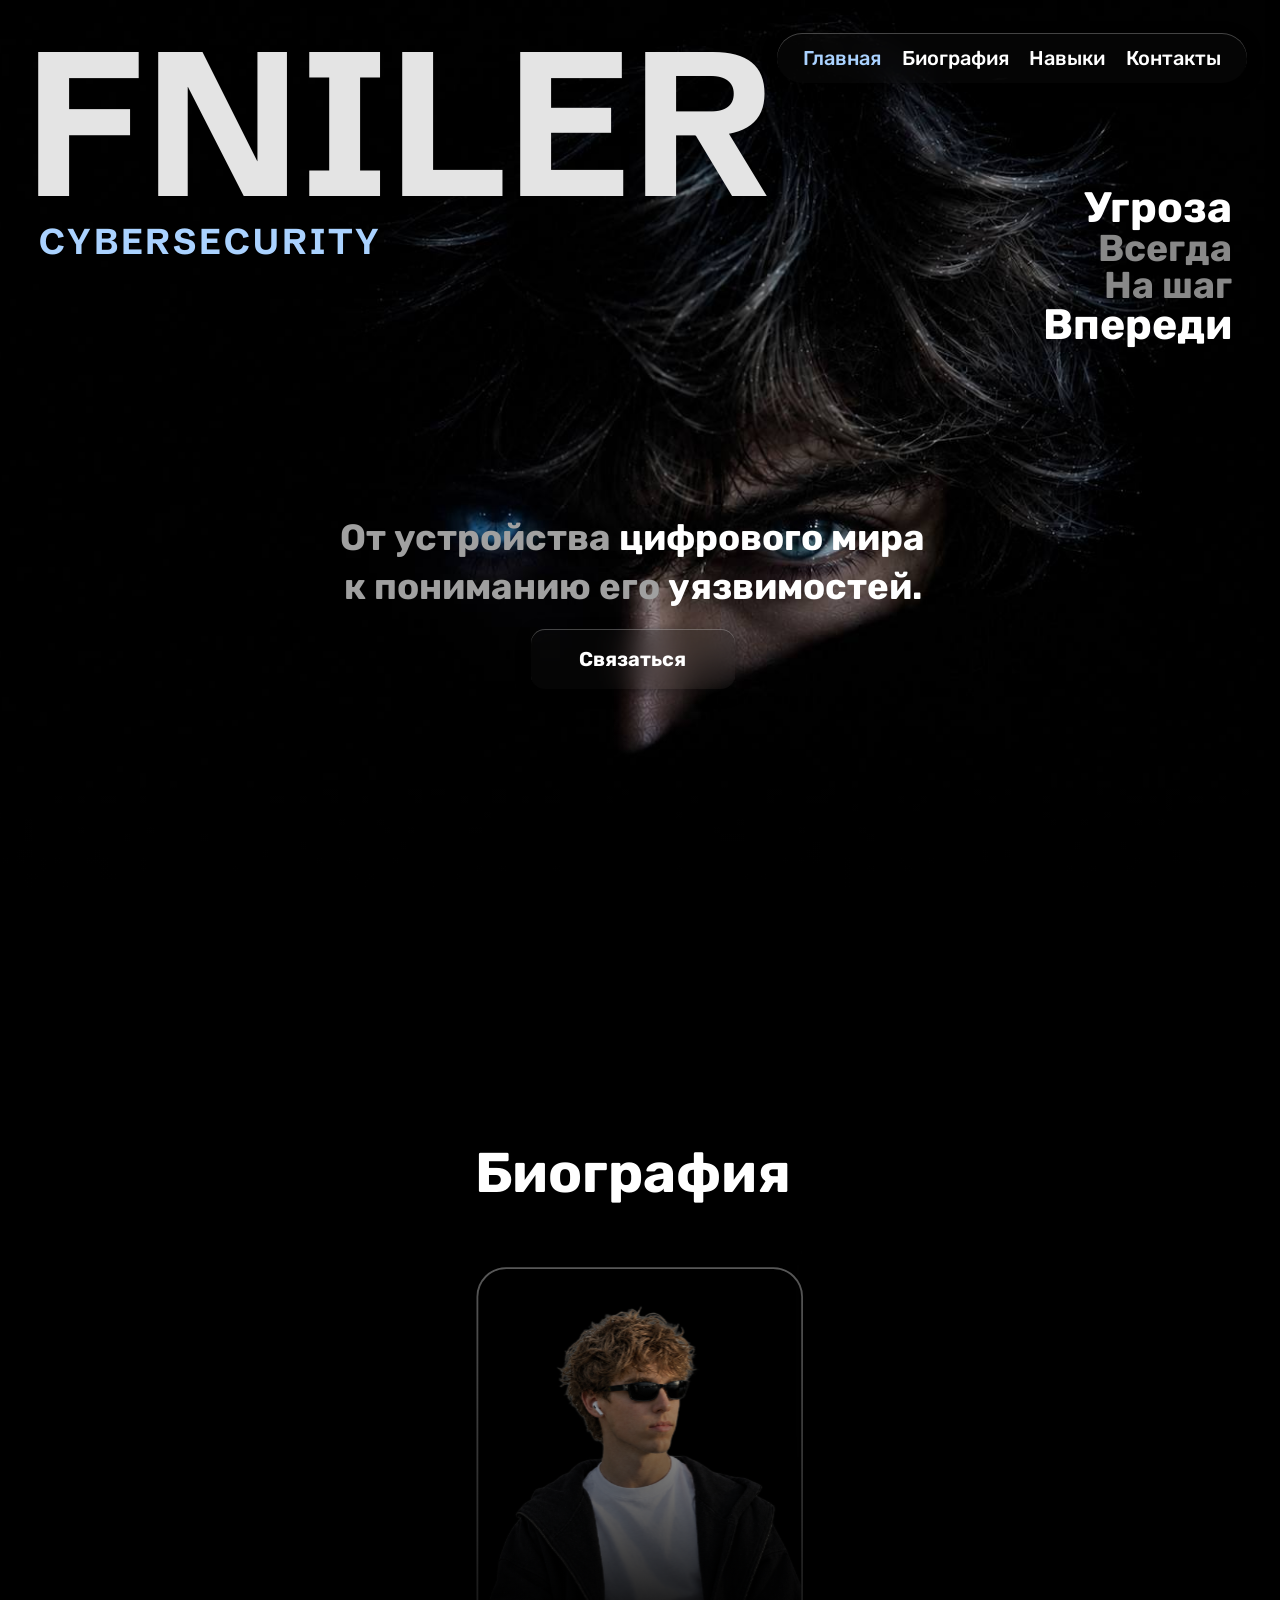
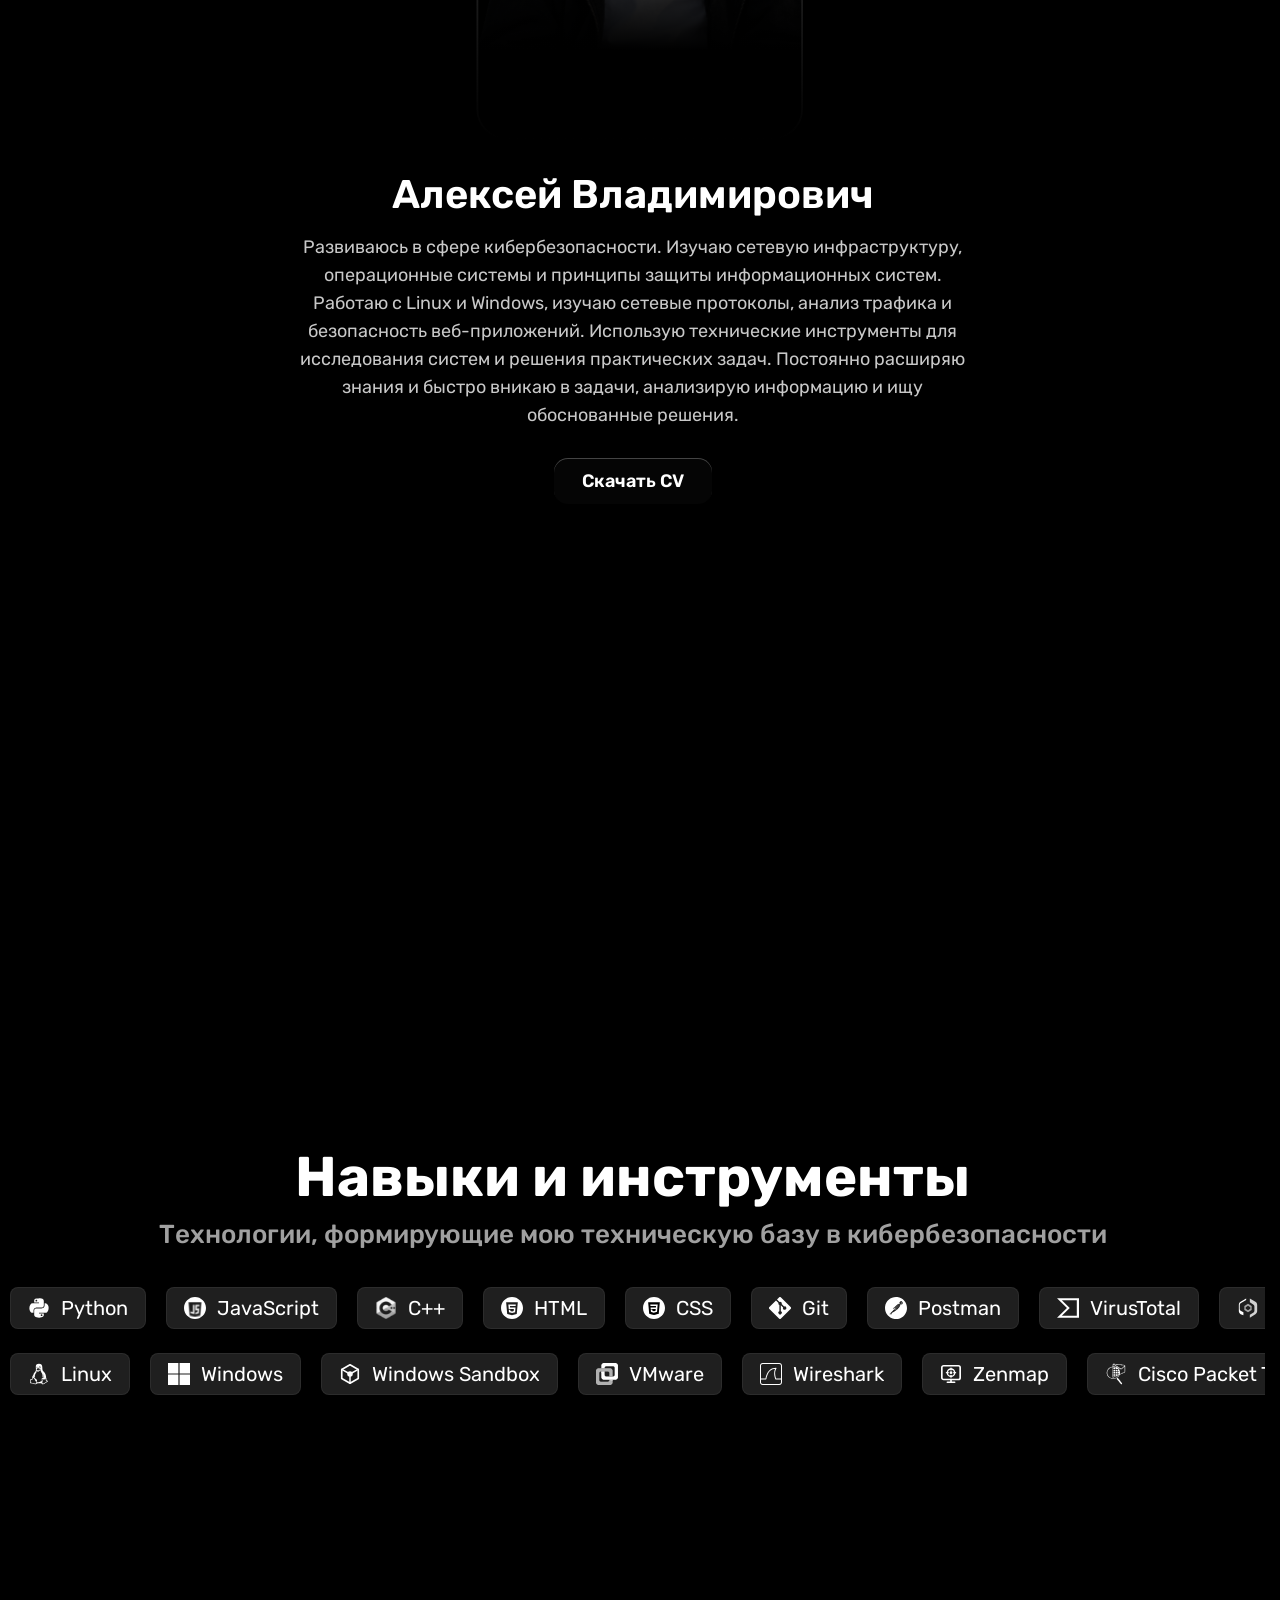
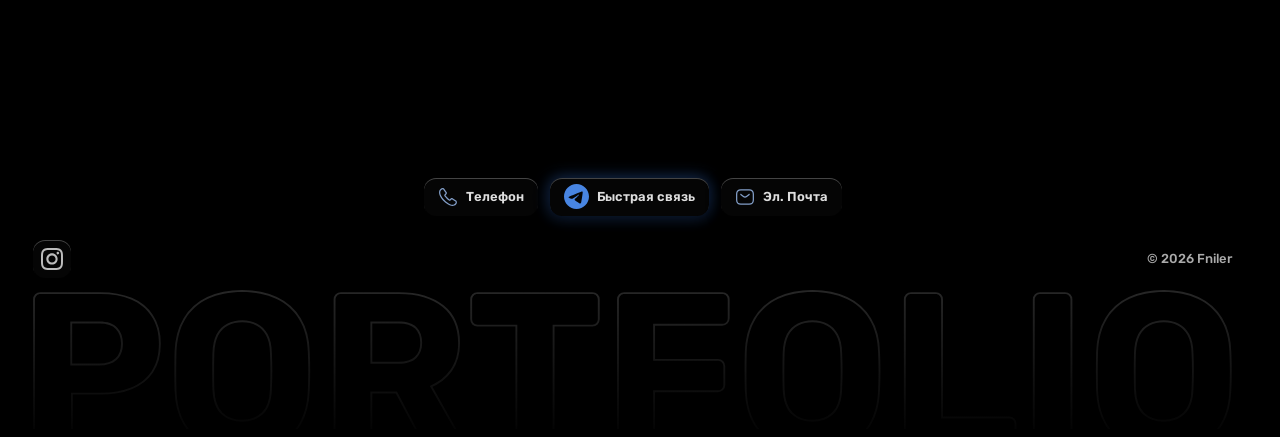
==== commit 65a6e531: "fix bags" ====
--- a/index.html
+++ b/index.html
@@ -4,7 +4,7 @@
     <meta charset="UTF-8">
     <meta name="viewport" content="width=device-width, initial-scale=1.0">
     <title>FNILER — Cybersecurity</title>
-    <link rel="stylesheet" href="style.css?v=8">
+    <link rel="stylesheet" href="style.css?v=11">
     <link rel="preconnect" href="https://fonts.googleapis.com">
     <link rel="preconnect" href="https://fonts.gstatic.com" crossorigin>
     <link href="https://fonts.googleapis.com/css2?family=Rubik:wght@400;500;600;700&family=Schibsted+Grotesk:wght@400;500;600;700&display=swap" rel="stylesheet">
@@ -136,12 +136,276 @@
                             MITRE ATT&CK
                         </li>
                     </ul>
+<ul class="marquee-list" aria-hidden="true">
+                        <li class="skill" style="--skill-glow: 59, 142, 237">
+                            <img class="skill-icon" src="res/python.svg" alt="">
+                            Python
+                        </li>
+                        <li class="skill" style="--skill-glow: 255, 222, 33">
+                            <img class="skill-icon" src="res/js.svg" alt="">
+                            JavaScript
+                        </li>
+                        <li class="skill" style="--skill-glow: 14, 132, 232">
+                            <img class="skill-icon" src="res/c++.svg" alt="">
+                            C++
+                        </li>
+                        <li class="skill" style="--skill-glow: 255, 87, 34">
+                            <img class="skill-icon" src="res/html.svg" alt="">
+                            HTML
+                        </li>
+                        <li class="skill" style="--skill-glow: 33, 150, 243">
+                            <img class="skill-icon" src="res/css.svg" alt="">
+                            CSS
+                        </li>
+                        <li class="skill" style="--skill-glow: 240, 80, 50">
+                            <img class="skill-icon" src="res/git.svg" alt="">
+                            Git
+                        </li>
+                        <li class="skill" style="--skill-glow: 255, 108, 55">
+                            <img class="skill-icon" src="res/postman.svg" alt="">
+                            Postman
+                        </li>
+                        <li class="skill" style="--skill-glow: 57, 78, 255">
+                            <img class="skill-icon" src="res/virustotal.svg" alt="">
+                            VirusTotal
+                        </li>
+                        <li class="skill" style="--skill-glow: 0, 120, 212">
+                            <img class="skill-icon" src="res/m365.svg" alt="">
+                            Microsoft 365
+                        </li>
+                        <li class="skill" style="--skill-glow: 246, 130, 31">
+                            <img class="skill-icon" src="res/cloudflare.svg" alt="">
+                            Cloudflare
+                        </li>
+                        <li class="skill" style="--skill-glow: 255, 75, 60">
+                            <img class="skill-icon" src="res/mitre.svg" alt="">
+                            MITRE ATT&CK
+                        </li>
+                    </ul>
+<ul class="marquee-list" aria-hidden="true">
+                        <li class="skill" style="--skill-glow: 59, 142, 237">
+                            <img class="skill-icon" src="res/python.svg" alt="">
+                            Python
+                        </li>
+                        <li class="skill" style="--skill-glow: 255, 222, 33">
+                            <img class="skill-icon" src="res/js.svg" alt="">
+                            JavaScript
+                        </li>
+                        <li class="skill" style="--skill-glow: 14, 132, 232">
+                            <img class="skill-icon" src="res/c++.svg" alt="">
+                            C++
+                        </li>
+                        <li class="skill" style="--skill-glow: 255, 87, 34">
+                            <img class="skill-icon" src="res/html.svg" alt="">
+                            HTML
+                        </li>
+                        <li class="skill" style="--skill-glow: 33, 150, 243">
+                            <img class="skill-icon" src="res/css.svg" alt="">
+                            CSS
+                        </li>
+                        <li class="skill" style="--skill-glow: 240, 80, 50">
+                            <img class="skill-icon" src="res/git.svg" alt="">
+                            Git
+                        </li>
+                        <li class="skill" style="--skill-glow: 255, 108, 55">
+                            <img class="skill-icon" src="res/postman.svg" alt="">
+                            Postman
+                        </li>
+                        <li class="skill" style="--skill-glow: 57, 78, 255">
+                            <img class="skill-icon" src="res/virustotal.svg" alt="">
+                            VirusTotal
+                        </li>
+                        <li class="skill" style="--skill-glow: 0, 120, 212">
+                            <img class="skill-icon" src="res/m365.svg" alt="">
+                            Microsoft 365
+                        </li>
+                        <li class="skill" style="--skill-glow: 246, 130, 31">
+                            <img class="skill-icon" src="res/cloudflare.svg" alt="">
+                            Cloudflare
+                        </li>
+                        <li class="skill" style="--skill-glow: 255, 75, 60">
+                            <img class="skill-icon" src="res/mitre.svg" alt="">
+                            MITRE ATT&CK
+                        </li>
+                    </ul>
+<ul class="marquee-list" aria-hidden="true">
+                        <li class="skill" style="--skill-glow: 59, 142, 237">
+                            <img class="skill-icon" src="res/python.svg" alt="">
+                            Python
+                        </li>
+                        <li class="skill" style="--skill-glow: 255, 222, 33">
+                            <img class="skill-icon" src="res/js.svg" alt="">
+                            JavaScript
+                        </li>
+                        <li class="skill" style="--skill-glow: 14, 132, 232">
+                            <img class="skill-icon" src="res/c++.svg" alt="">
+                            C++
+                        </li>
+                        <li class="skill" style="--skill-glow: 255, 87, 34">
+                            <img class="skill-icon" src="res/html.svg" alt="">
+                            HTML
+                        </li>
+                        <li class="skill" style="--skill-glow: 33, 150, 243">
+                            <img class="skill-icon" src="res/css.svg" alt="">
+                            CSS
+                        </li>
+                        <li class="skill" style="--skill-glow: 240, 80, 50">
+                            <img class="skill-icon" src="res/git.svg" alt="">
+                            Git
+                        </li>
+                        <li class="skill" style="--skill-glow: 255, 108, 55">
+                            <img class="skill-icon" src="res/postman.svg" alt="">
+                            Postman
+                        </li>
+                        <li class="skill" style="--skill-glow: 57, 78, 255">
+                            <img class="skill-icon" src="res/virustotal.svg" alt="">
+                            VirusTotal
+                        </li>
+                        <li class="skill" style="--skill-glow: 0, 120, 212">
+                            <img class="skill-icon" src="res/m365.svg" alt="">
+                            Microsoft 365
+                        </li>
+                        <li class="skill" style="--skill-glow: 246, 130, 31">
+                            <img class="skill-icon" src="res/cloudflare.svg" alt="">
+                            Cloudflare
+                        </li>
+                        <li class="skill" style="--skill-glow: 255, 75, 60">
+                            <img class="skill-icon" src="res/mitre.svg" alt="">
+                            MITRE ATT&CK
+                        </li>
+                    </ul>
                 </div>
             </div>
 
             <div class="marquee marquee--reverse">
                 <div class="marquee-track">
                     <ul class="marquee-list">
+                        <li class="skill" style="--skill-glow: 255, 209, 43">
+                            <img class="skill-icon" src="res/linux.svg" alt="">
+                            Linux
+                        </li>
+                        <li class="skill" style="--skill-glow: 0, 173, 239">
+                            <img class="skill-icon" src="res/windows.svg" alt="">
+                            Windows
+                        </li>
+                        <li class="skill" style="--skill-glow: 0, 120, 215">
+                            <img class="skill-icon" src="res/sandbox.svg" alt="">
+                            Windows Sandbox
+                        </li>
+                        <li class="skill" style="--skill-glow: 0, 155, 232">
+                            <img class="skill-icon" src="res/vmware.svg" alt="">
+                            VMware
+                        </li>
+                        <li class="skill" style="--skill-glow: 22, 140, 230">
+                            <img class="skill-icon" src="res/wireshark.svg" alt="">
+                            Wireshark
+                        </li>
+                        <li class="skill" style="--skill-glow: 52, 211, 153">
+                            <img class="skill-icon" src="res/zenmap.svg" alt="">
+                            Zenmap
+                        </li>
+                        <li class="skill" style="--skill-glow: 4, 159, 217">
+                            <img class="skill-icon" src="res/cisco.svg" alt="">
+                            Cisco Packet Tracer
+                        </li>
+                        <li class="skill" style="--skill-glow: 16, 185, 129">
+                            <img class="skill-icon" src="res/veracrypt.svg" alt="">
+                            VeraCrypt
+                        </li>
+                        <li class="skill" style="--skill-glow: 245, 158, 11">
+                            <img class="skill-icon" src="res/kleopatra.svg" alt="">
+                            Kleopatra
+                        </li>
+                        <li class="skill" style="--skill-glow: 240, 240, 255">
+                            <img class="skill-icon" src="res/Github.svg" alt="">
+                            GitHub
+                        </li>
+                    </ul>
+<ul class="marquee-list" aria-hidden="true">
+                        <li class="skill" style="--skill-glow: 255, 209, 43">
+                            <img class="skill-icon" src="res/linux.svg" alt="">
+                            Linux
+                        </li>
+                        <li class="skill" style="--skill-glow: 0, 173, 239">
+                            <img class="skill-icon" src="res/windows.svg" alt="">
+                            Windows
+                        </li>
+                        <li class="skill" style="--skill-glow: 0, 120, 215">
+                            <img class="skill-icon" src="res/sandbox.svg" alt="">
+                            Windows Sandbox
+                        </li>
+                        <li class="skill" style="--skill-glow: 0, 155, 232">
+                            <img class="skill-icon" src="res/vmware.svg" alt="">
+                            VMware
+                        </li>
+                        <li class="skill" style="--skill-glow: 22, 140, 230">
+                            <img class="skill-icon" src="res/wireshark.svg" alt="">
+                            Wireshark
+                        </li>
+                        <li class="skill" style="--skill-glow: 52, 211, 153">
+                            <img class="skill-icon" src="res/zenmap.svg" alt="">
+                            Zenmap
+                        </li>
+                        <li class="skill" style="--skill-glow: 4, 159, 217">
+                            <img class="skill-icon" src="res/cisco.svg" alt="">
+                            Cisco Packet Tracer
+                        </li>
+                        <li class="skill" style="--skill-glow: 16, 185, 129">
+                            <img class="skill-icon" src="res/veracrypt.svg" alt="">
+                            VeraCrypt
+                        </li>
+                        <li class="skill" style="--skill-glow: 245, 158, 11">
+                            <img class="skill-icon" src="res/kleopatra.svg" alt="">
+                            Kleopatra
+                        </li>
+                        <li class="skill" style="--skill-glow: 240, 240, 255">
+                            <img class="skill-icon" src="res/Github.svg" alt="">
+                            GitHub
+                        </li>
+                    </ul>
+<ul class="marquee-list" aria-hidden="true">
+                        <li class="skill" style="--skill-glow: 255, 209, 43">
+                            <img class="skill-icon" src="res/linux.svg" alt="">
+                            Linux
+                        </li>
+                        <li class="skill" style="--skill-glow: 0, 173, 239">
+                            <img class="skill-icon" src="res/windows.svg" alt="">
+                            Windows
+                        </li>
+                        <li class="skill" style="--skill-glow: 0, 120, 215">
+                            <img class="skill-icon" src="res/sandbox.svg" alt="">
+                            Windows Sandbox
+                        </li>
+                        <li class="skill" style="--skill-glow: 0, 155, 232">
+                            <img class="skill-icon" src="res/vmware.svg" alt="">
+                            VMware
+                        </li>
+                        <li class="skill" style="--skill-glow: 22, 140, 230">
+                            <img class="skill-icon" src="res/wireshark.svg" alt="">
+                            Wireshark
+                        </li>
+                        <li class="skill" style="--skill-glow: 52, 211, 153">
+                            <img class="skill-icon" src="res/zenmap.svg" alt="">
+                            Zenmap
+                        </li>
+                        <li class="skill" style="--skill-glow: 4, 159, 217">
+                            <img class="skill-icon" src="res/cisco.svg" alt="">
+                            Cisco Packet Tracer
+                        </li>
+                        <li class="skill" style="--skill-glow: 16, 185, 129">
+                            <img class="skill-icon" src="res/veracrypt.svg" alt="">
+                            VeraCrypt
+                        </li>
+                        <li class="skill" style="--skill-glow: 245, 158, 11">
+                            <img class="skill-icon" src="res/kleopatra.svg" alt="">
+                            Kleopatra
+                        </li>
+                        <li class="skill" style="--skill-glow: 240, 240, 255">
+                            <img class="skill-icon" src="res/Github.svg" alt="">
+                            GitHub
+                        </li>
+                    </ul>
+<ul class="marquee-list" aria-hidden="true">
                         <li class="skill" style="--skill-glow: 255, 209, 43">
                             <img class="skill-icon" src="res/linux.svg" alt="">
                             Linux
@@ -219,6 +483,6 @@
         <img class="footer-wordmark" src="res/PORTFOLIO.svg" alt="Portfolio">
     </footer>
 
-    <script src="anim.js?v=8"></script>
+    <script src="anim.js?v=11"></script>
 </body>
 </html>
--- a/style.css
+++ b/style.css
@@ -206,7 +206,7 @@
 .hero-text {
     margin: 0;
     text-align: center;
-    font-size: clamp(24px, 2.5vw, 44px);
+    font-size: clamp(28px, 2.85vw, 48px);
     font-weight: 700;
     line-height: var(--line);
     color: #a0a0a0;
@@ -220,10 +220,10 @@
     display: flex;
     align-items: center;
     justify-content: center;
-    height: 58px;
-    width: 189px;
-    padding: 0 20px;
-    font-size: clamp(18px, 1.35vw, 26px);
+    height: 60px;
+    width: 204px;
+    padding: 0 24px;
+    font-size: clamp(20px, 1.55vw, 28px);
     font-weight: 700;
     color: #fff;
     text-decoration: none;
@@ -356,9 +356,9 @@
 
 .marquee {
     margin-top: 25px;
-    overflow-x: clip;
-    overflow-y: visible;
+    overflow: hidden;
     padding: 12px 0;
+    user-select: none;
 }
 
 .marquee--reverse {
@@ -369,6 +369,38 @@
     display: flex;
     width: max-content;
     will-change: transform;
+    animation: marquee-scroll 55s linear infinite;
+}
+
+.marquee--reverse .marquee-track {
+    animation: marquee-scroll-reverse 55s linear infinite;
+}
+
+@keyframes marquee-scroll {
+    0% {
+        transform: translate3d(0, 0, 0);
+    }
+    100% {
+        transform: translate3d(-25%, 0, 0);
+    }
+}
+
+@keyframes marquee-scroll-reverse {
+    0% {
+        transform: translate3d(-25%, 0, 0);
+    }
+    100% {
+        transform: translate3d(0, 0, 0);
+    }
+}
+
+@media (prefers-reduced-motion: reduce) {
+    .marquee-track {
+        animation: none !important;
+    }
+    .marquee {
+        overflow-x: auto;
+    }
 }
 
 .marquee-list {
@@ -711,13 +743,16 @@
 
     .hero-text {
         margin: 0;
-        font-size: clamp(20px, 3.8vw, 30px);
+        font-size: clamp(22px, 4.2vw, 34px);
         line-height: 1.35;
         text-align: center;
     }
 
     .contact-btn {
         margin: 0;
+        font-size: 19px;
+        width: 185px;
+        height: 54px;
     }
 
     /* Biography */
@@ -816,15 +851,15 @@
     }
 
     .hero-text {
-        font-size: clamp(18px, 4.8vw, 23px);
+        font-size: clamp(20px, 5.2vw, 25px);
         line-height: 1.35;
         text-align: center;
     }
 
     .contact-btn {
-        width: 160px;
-        height: 50px;
-        font-size: 16px;
+        width: 172px;
+        height: 52px;
+        font-size: 17.5px;
         border-radius: 13px;
     }
 
@@ -1000,6 +1035,12 @@
     }
 
     .hero-text {
+        font-size: 18px;
+    }
+
+    .contact-btn {
+        width: 165px;
+        height: 50px;
         font-size: 16.5px;
     }
 
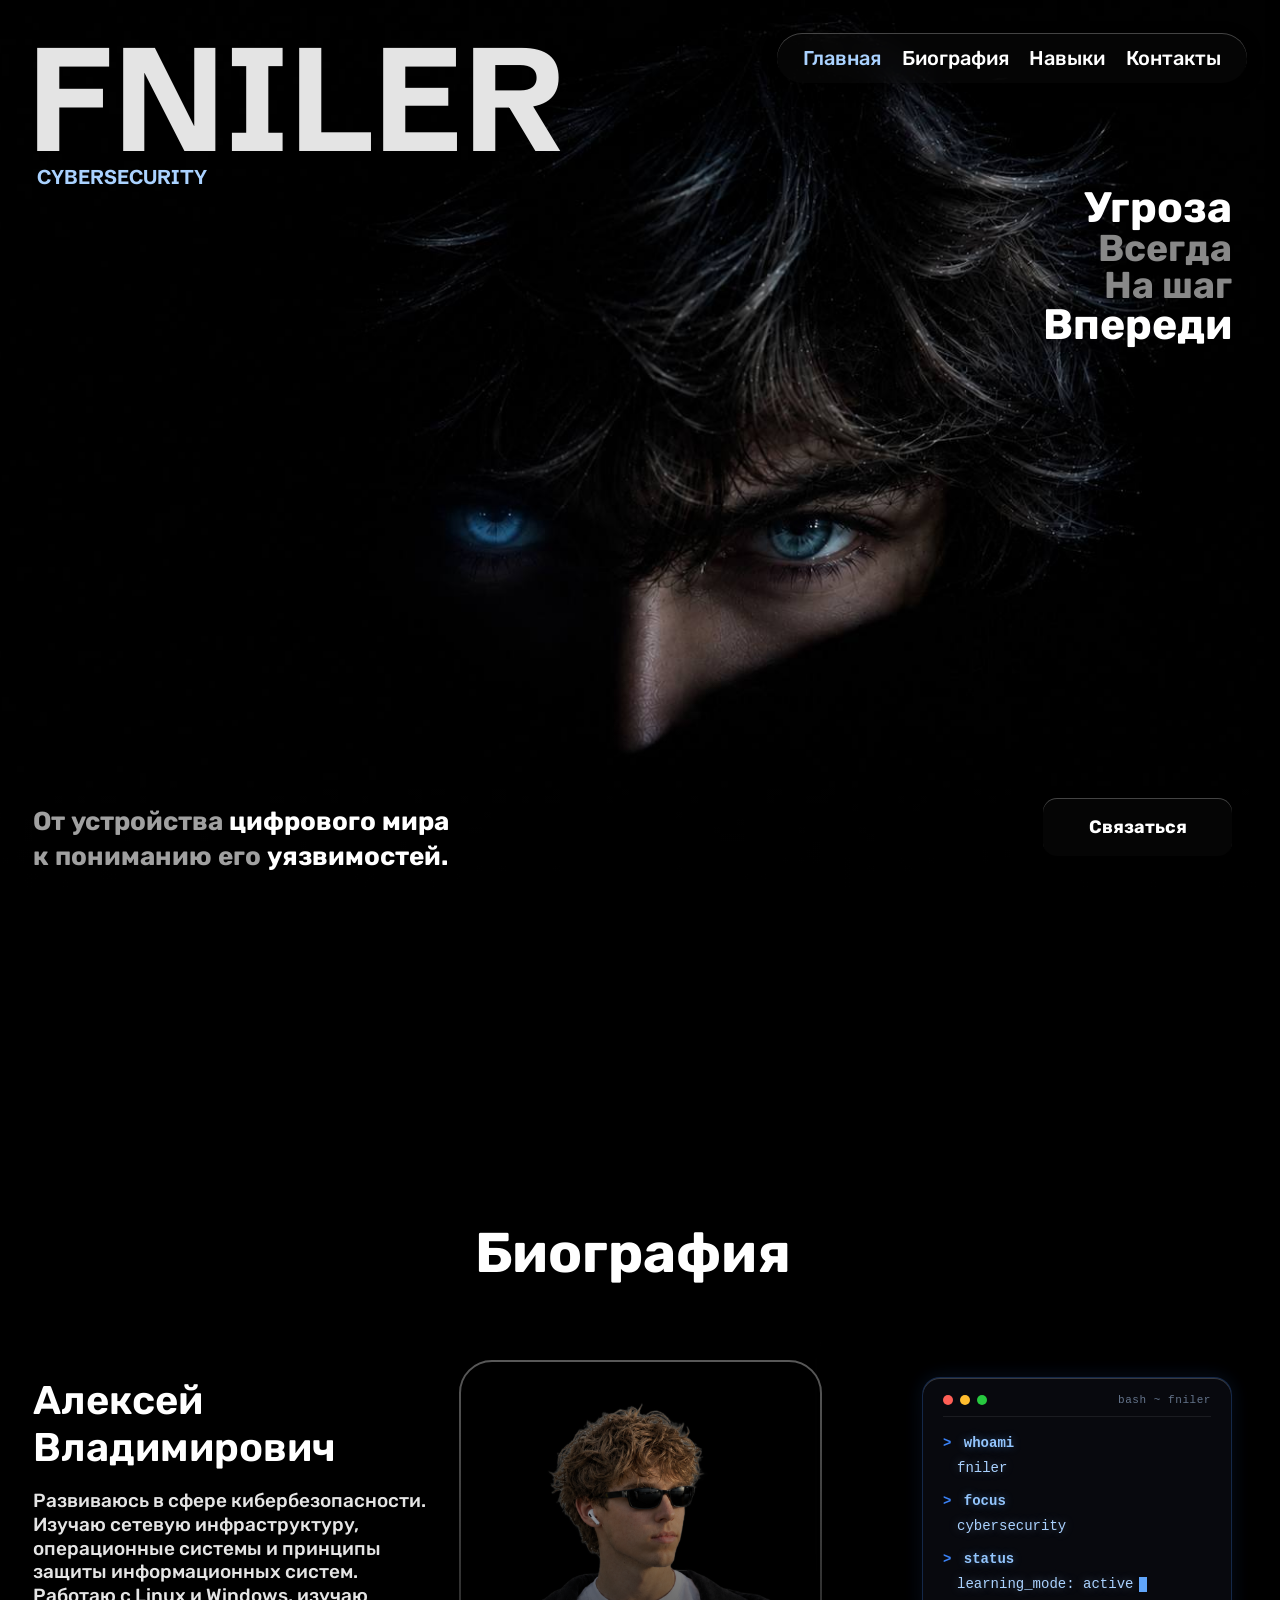
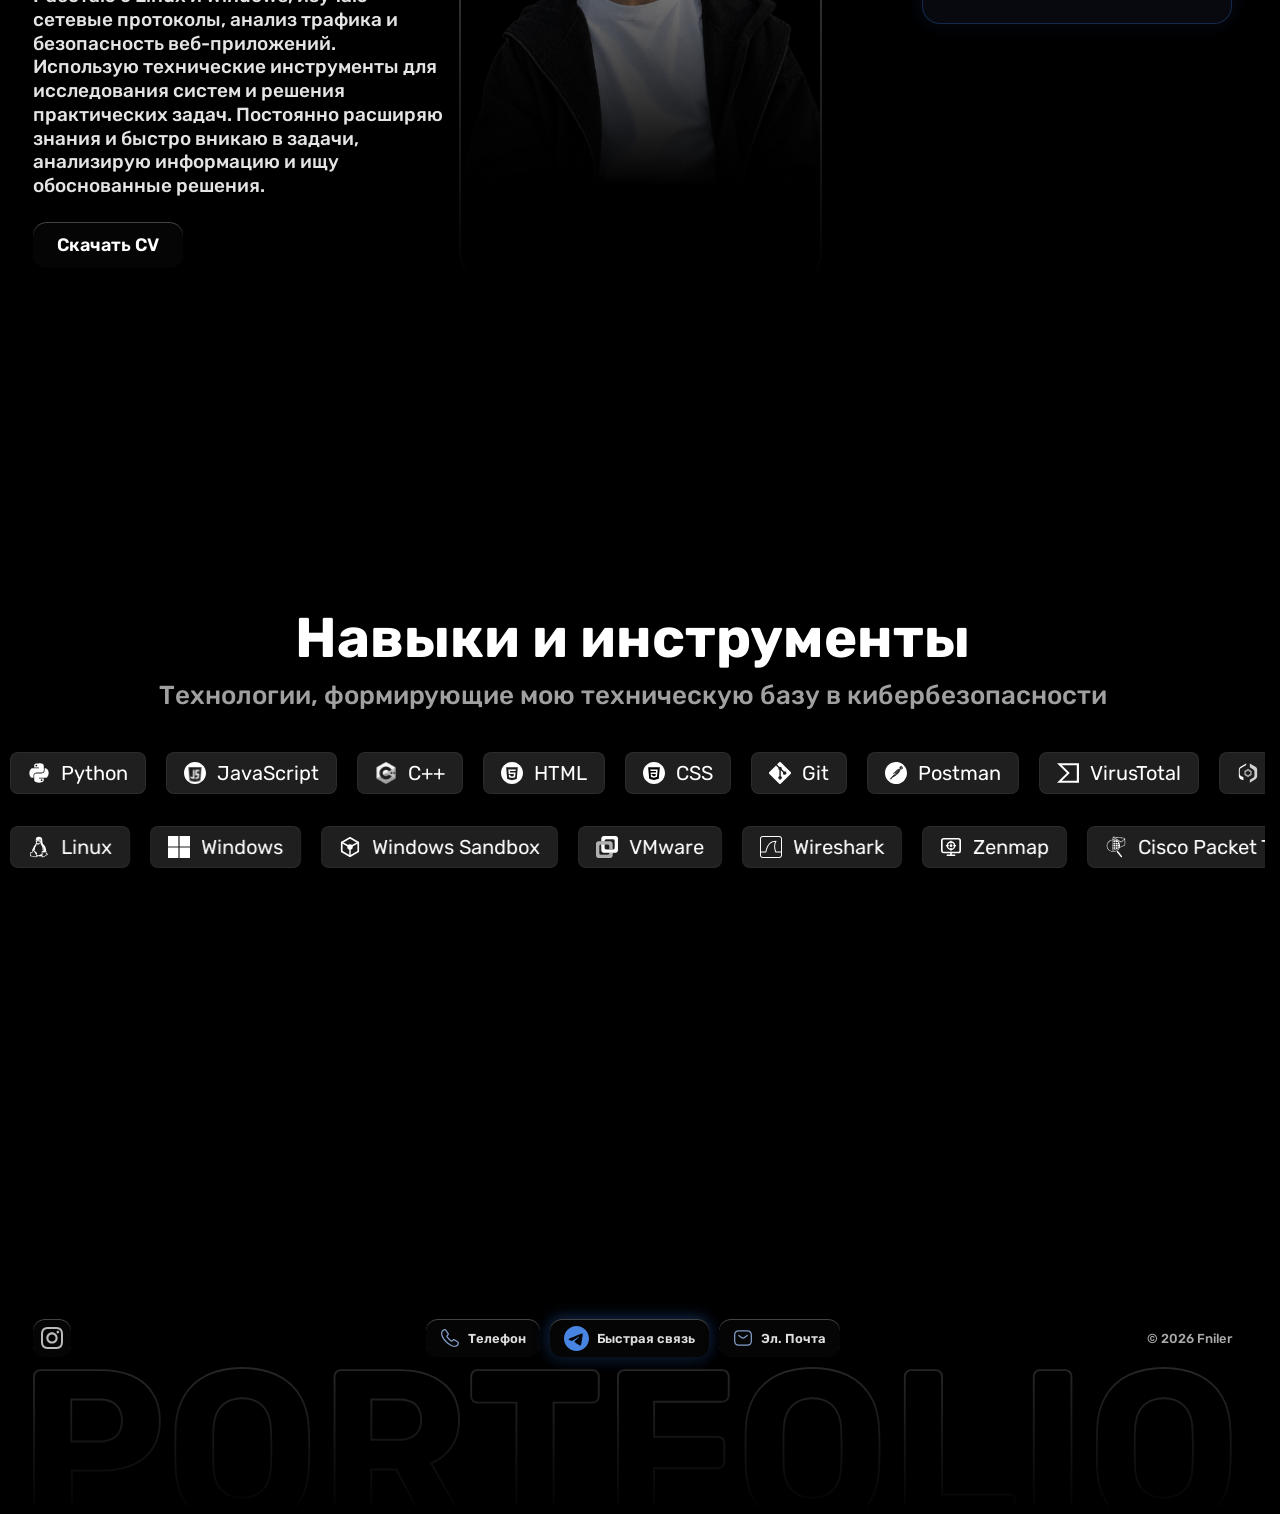
==== commit c48578b7: "last fix bags" ====
--- a/index.html
+++ b/index.html
@@ -4,13 +4,14 @@
     <meta charset="UTF-8">
     <meta name="viewport" content="width=device-width, initial-scale=1.0">
     <title>FNILER — Cybersecurity</title>
-    <link rel="stylesheet" href="style.css?v=11">
+    <link rel="stylesheet" href="style.css?v=21">
     <link rel="preconnect" href="https://fonts.googleapis.com">
     <link rel="preconnect" href="https://fonts.gstatic.com" crossorigin>
     <link href="https://fonts.googleapis.com/css2?family=Rubik:wght@400;500;600;700&family=Schibsted+Grotesk:wght@400;500;600;700&display=swap" rel="stylesheet">
 </head>
 <body>
 
+    <!-- ШАПКА -->
     <header class="shapka">
         <nav class="menu" aria-label="Основная навигация">
             <ul class="menu-list">
@@ -22,6 +23,7 @@
         </nav>
     </header>
 
+    <!-- УВЕДОМЛЕНИЕ -->
     <div id="toast" class="toast" role="status" aria-live="polite">
         <svg class="toast-icon" viewBox="0 0 24 24" aria-hidden="true"><path d="M20 6 9 17l-5-5"/></svg>
         <span class="toast-text">Скопировано</span>
@@ -29,6 +31,7 @@
 
     <main>
 
+        <!-- ГЕРОЙ -->
         <section id="home" class="hero">
             <img class="hero-bg" src="res/imgbackg.png" alt="">
 
@@ -44,25 +47,20 @@
                 <span class="slogan-line slogan-line--white">Впереди</span>
             </p>
 
-            <div class="hero-action">
-                <p class="hero-text">
-                    От устройства <span>цифрового мира</span><br>
-                    к пониманию его <span>уязвимостей.</span>
-                </p>
-
-                <a class="contact-btn" href="#contacts">Связаться</a>
-            </div>
+            <p class="hero-text">
+                От устройства <span>цифрового мира</span><br>
+                к пониманию его <span>уязвимостей.</span>
+            </p>
+
+            <a class="contact-btn" href="#contacts">Связаться</a>
         </section>
 
 
+        <!-- БИОГРАФИЯ -->
         <section id="biography" class="bio">
             <h2 class="bio-title">Биография</h2>
 
-            <div class="bio-content">
-
-                <figure class="bio-photo">
-                    <img src="res/biography-photo.svg" alt="Алексей Владимирович">
-                </figure>
+            <div class="bio-row">
 
                 <div class="bio-info">
                     <h3 class="bio-name">Алексей Владимирович</h3>
@@ -80,10 +78,34 @@
                     <a class="cv-btn" href="res/CV_Grudino.pdf" download="CV_Grudino.pdf">Скачать CV</a>
                 </div>
 
+                <figure class="bio-photo">
+                    <img src="res/biography-photo.svg" alt="Алексей Владимирович">
+                </figure>
+
+                <div class="bio-terminal" aria-label="Терминал">
+                    <div class="terminal-header">
+                        <div class="terminal-dots">
+                            <span class="terminal-dot terminal-dot--red"></span>
+                            <span class="terminal-dot terminal-dot--yellow"></span>
+                            <span class="terminal-dot terminal-dot--green"></span>
+                        </div>
+                        <span class="terminal-title">bash ~ fniler</span>
+                    </div>
+                    <div class="terminal-body">
+                        <p class="terminal-line"><span class="terminal-prompt">&gt;</span> <span class="terminal-cmd">whoami</span></p>
+                        <p class="terminal-out">fniler</p>
+                        <p class="terminal-line"><span class="terminal-prompt">&gt;</span> <span class="terminal-cmd">focus</span></p>
+                        <p class="terminal-out">cybersecurity</p>
+                        <p class="terminal-line"><span class="terminal-prompt">&gt;</span> <span class="terminal-cmd">status</span></p>
+                        <p class="terminal-out">learning_mode: active<span class="terminal-cursor"></span></p>
+                    </div>
+                </div>
+
             </div>
         </section>
 
 
+        <!-- НАВЫКИ -->
         <section id="skills" class="skills">
             <h2 class="skills-title">Навыки и инструменты</h2>
             <p class="skills-sub">Технологии, формирующие мою техническую базу в кибербезопасности</p>
@@ -453,8 +475,15 @@
 
     </main>
 
+    <!-- ПОДВАЛ -->
     <footer id="contacts" class="site-footer">
         <div class="footer-top">
+            <nav class="footer-socials" aria-label="Социальные сети">
+                <a class="footer-social" href="https://www.instagram.com/fniler_ru?cplk=MTFnbXV5bmw4dWt3eg%3D%3D&utm_source=qr" target="_blank" rel="noopener noreferrer" aria-label="Instagram">
+                    <img class="footer-social-icon" src="res/Instagram.svg" alt="Instagram">
+                </a>
+            </nav>
+
             <div class="footer-contacts" aria-label="Контактная информация">
                 <button type="button" class="footer-pill footer-pill--copy" data-copy="+375293509449" aria-label="Скопировать телефон">
                     <img class="footer-pill-icon" src="res/call.svg" alt="">
@@ -470,19 +499,12 @@
                 </button>
             </div>
 
-            <div class="footer-bottom-row">
-                <nav class="footer-socials" aria-label="Социальные сети">
-                    <a class="footer-social" href="https://www.instagram.com/fniler_ru?cplk=MTFnbXV5bmw4dWt3eg%3D%3D&utm_source=qr" target="_blank" rel="noopener noreferrer" aria-label="Instagram">
-                        <img class="footer-social-icon" src="res/Instagram.svg" alt="Instagram">
-                    </a>
-                </nav>
-
-                <p class="footer-copy">© 2026 Fniler</p>
-            </div>
+            <p class="footer-copy">© 2026 Fniler</p>
         </div>
         <img class="footer-wordmark" src="res/PORTFOLIO.svg" alt="Portfolio">
     </footer>
 
-    <script src="anim.js?v=11"></script>
+    <!-- СКРИПТ -->
+    <script src="anim.js?v=21"></script>
 </body>
 </html>
--- a/style.css
+++ b/style.css
@@ -1,23 +1,13 @@
-/* ==========================================================================
-   FNILER Portfolio — Stylesheet
-   ========================================================================== */
-
+/* ОБЩИЕ СТИЛИ */
 :root {
-    --edge: clamp(16px, 4vw, 33px);
+    --edge: 33px;
     --line: 1.35em;
-    --line-px: clamp(24px, 2.74vw, 52.65px);
+    --line-px: clamp(27px, 2.74vw, 52.65px);
     --menu-w: min(470px, calc(100vw - var(--edge) * 2));
 }
 
 * {
     box-sizing: border-box;
-}
-
-html,
-body {
-    overflow-x: hidden;
-    max-width: 100vw;
-    -webkit-text-size-adjust: 100%;
 }
 
 html {
@@ -30,11 +20,6 @@
     background: #000;
     color: #e4e4e4;
     font-family: 'Rubik', sans-serif;
-    -webkit-tap-highlight-color: transparent;
-}
-
-section {
-    scroll-margin-top: 80px;
 }
 
 button,
@@ -44,21 +29,13 @@
     font: inherit;
 }
 
-a,
-button {
-    touch-action: manipulation;
-}
-
 a:focus-visible,
 button:focus-visible {
     outline: 2px solid #aad2ff;
     outline-offset: 3px;
 }
 
-/* ==========================================================================
-   Header / Navigation (Desktop)
-   ========================================================================== */
-
+/* ШАПКА */
 .shapka {
     position: fixed;
     top: var(--edge);
@@ -73,6 +50,18 @@
     transform: translateX(50%);
 }
 
+@media (max-width: 900px) {
+    .shapka {
+        right: 50%;
+        transform: translateX(50%);
+        transition: none;
+    }
+
+    .shapka--center {
+        transform: translateX(50%);
+    }
+}
+
 .menu {
     width: var(--menu-w);
     padding: 13px 26px;
@@ -81,7 +70,6 @@
     backdrop-filter: blur(12px);
     -webkit-backdrop-filter: blur(12px);
     box-shadow: inset 0 1px 0 rgba(255, 255, 255, 0.25), 0 4px 14px rgba(0, 0, 0, 0.5);
-    transition: background 0.3s ease, border-color 0.3s ease, box-shadow 0.3s ease;
 }
 
 .menu-list {
@@ -106,10 +94,7 @@
     color: #aad2ff;
 }
 
-/* ==========================================================================
-   Hero Section (Desktop)
-   ========================================================================== */
-
+/* ГЕРОЙ */
 .hero {
     position: relative;
     isolation: isolate;
@@ -146,22 +131,19 @@
     grid-row: 1;
 }
 
-/* 2x larger FNILER and CYBERSECURITY on Desktop */
 .hero-title {
     margin: 0 0 0 -0.043em;
     font-family: 'Schibsted Grotesk', sans-serif;
-    font-size: clamp(110px, 16vw, 300px);
-    line-height: 0.88;
-    white-space: nowrap;
+    font-size: clamp(72px, 11.46vw, 220px);
+    line-height: 0.9;
 }
 
 .hero-sub {
-    margin: 6px 0 0;
-    padding-left: 6px;
+    margin: 0;
+    padding-left: 4px;
     font-family: 'Schibsted Grotesk', sans-serif;
-    font-size: clamp(26px, 2.8vw, 54px);
+    font-size: clamp(16px, 1.56vw, 30px);
     font-weight: 700;
-    letter-spacing: 0.08em;
     color: #aad2ff;
 }
 
@@ -189,24 +171,11 @@
     font-size: clamp(26px, 2.92vw, 56px);
 }
 
-/* Hero Action: Centered text with button right below */
-.hero-action {
-    grid-column: 1 / -1;
+.hero-text {
+    grid-column: 1;
     grid-row: 2;
-    justify-self: center;
-    align-self: center;
-    display: flex;
-    flex-direction: column;
-    align-items: center;
-    text-align: center;
-    gap: 18px;
-    margin-bottom: clamp(20px, 5vh, 60px);
-}
-
-.hero-text {
-    margin: 0;
-    text-align: center;
-    font-size: clamp(28px, 2.85vw, 48px);
+    align-self: end;
+    font-size: clamp(20px, 2.03vw, 39px);
     font-weight: 700;
     line-height: var(--line);
     color: #a0a0a0;
@@ -217,13 +186,19 @@
 }
 
 .contact-btn {
+    grid-column: 2;
+    grid-row: 2;
+    align-self: end;
+    --cap-line: calc(1.7618 * var(--line-px) + 0.6333 * clamp(20px, 2.03vw, 39px));
+    margin-bottom: calc(var(--line-px) + (var(--cap-line) - var(--line-px)) - 68px / 2);
+    justify-self: end;
     display: flex;
     align-items: center;
     justify-content: center;
-    height: 60px;
-    width: 204px;
-    padding: 0 24px;
-    font-size: clamp(20px, 1.55vw, 28px);
+    height: 58px;
+    width: 189px;
+    padding: 0 20px;
+    font-size: clamp(18px, 1.35vw, 26px);
     font-weight: 700;
     color: #fff;
     text-decoration: none;
@@ -243,72 +218,48 @@
     transform: scale(0.97);
 }
 
-/* ==========================================================================
-   Biography Section (Centered Layout, Photo First)
-   ========================================================================== */
-
+/* БИОГРАФИЯ */
 .bio {
-    padding: 240px var(--edge) 0;
+    padding: 320px var(--edge) 0;
 }
 
 .bio-title {
-    margin: 0 0 clamp(32px, 5vh, 56px);
+    margin: 0 0 56px;
     text-align: center;
     font-size: 56px;
     color: #fff;
 }
 
-.bio-content {
-    display: flex;
-    flex-direction: column;
-    align-items: center;
-    max-width: 680px;
-    margin: 0 auto;
-    text-align: center;
-}
-
-.bio-photo {
-    width: min(340px, 85vw);
-    margin: 0 0 clamp(24px, 4vh, 32px);
-}
-
-.bio-photo img {
-    display: block;
-    width: 100%;
-    height: auto;
-    margin: 0 auto;
+.bio-row {
+    display: grid;
+    grid-template-columns: 1fr auto 1fr;
+    align-items: start;
 }
 
 .bio-info {
-    width: 100%;
-    display: flex;
-    flex-direction: column;
-    align-items: center;
-    text-align: center;
+    max-width: 500px;
+    padding-top: 35px;
 }
 
 .bio-name {
-    margin: 0 0 16px;
+    margin: 0 0 18px;
     font-size: 40px;
     font-weight: 600;
     color: #fff;
-    text-align: center;
 }
 
 .bio-text {
-    margin: 0 0 28px;
-    font-size: 18px;
-    font-weight: 400;
-    line-height: 1.55;
-    color: #c8c8c8;
-    text-align: center;
+    margin: 0 0 24px;
+    font-size: 19px;
+    font-weight: 500;
+    line-height: 1.25;
 }
 
 .cv-btn {
     display: inline-flex;
     align-items: center;
     justify-content: center;
-    padding: 12px 28px;
+    padding: 12px 24px;
     font-size: 18px;
     font-weight: 600;
     color: #fff;
@@ -329,12 +280,122 @@
     transform: scale(0.97);
 }
 
-/* ==========================================================================
-   Skills Section (2x Distance from Biography)
-   ========================================================================== */
-
+.bio-photo {
+    width: 378px;
+    margin: 0;
+}
+
+.bio-photo img {
+    display: block;
+    width: 100%;
+    height: auto;
+}
+
+.bio-terminal {
+    justify-self: end;
+    width: 310px;
+    margin: 0;
+    margin-top: 35px;
+    padding: 16px 20px 20px;
+    background: rgba(18, 22, 32, 0.45);
+    backdrop-filter: blur(14px);
+    -webkit-backdrop-filter: blur(14px);
+    border: 1px solid rgba(59, 130, 246, 0.25);
+    border-radius: 18px;
+    box-shadow: inset 0 1px 0 rgba(255, 255, 255, 0.2),
+                0 8px 30px rgba(0, 0, 0, 0.6),
+                0 0 20px rgba(59, 130, 246, 0.15);
+    font-family: 'Consolas', 'Monaco', 'Courier New', monospace;
+    transition: border-color 0.3s ease, box-shadow 0.3s ease;
+}
+
+.bio-terminal:hover {
+    border-color: rgba(59, 130, 246, 0.45);
+    box-shadow: inset 0 1px 0 rgba(255, 255, 255, 0.25),
+                0 10px 35px rgba(0, 0, 0, 0.65),
+                0 0 28px rgba(59, 130, 246, 0.3);
+}
+
+.terminal-header {
+    display: flex;
+    align-items: center;
+    justify-content: space-between;
+    margin-bottom: 16px;
+    padding-bottom: 10px;
+    border-bottom: 1px solid rgba(255, 255, 255, 0.08);
+}
+
+.terminal-dots {
+    display: flex;
+    gap: 7px;
+}
+
+.terminal-dot {
+    width: 10px;
+    height: 10px;
+    border-radius: 50%;
+}
+
+.terminal-dot--red { background: #ff5f56; }
+.terminal-dot--yellow { background: #ffbd2e; }
+.terminal-dot--green { background: #27c93f; }
+
+.terminal-title {
+    font-size: 11px;
+    font-weight: 500;
+    color: #64748b;
+    letter-spacing: 0.05em;
+}
+
+.terminal-body {
+    display: flex;
+    flex-direction: column;
+    gap: 4px;
+    font-size: 14px;
+    line-height: 1.5;
+}
+
+.terminal-line {
+    margin: 0;
+    color: #60a5fa;
+    font-weight: 600;
+}
+
+.terminal-prompt {
+    color: #3b82f6;
+    margin-right: 4px;
+    user-select: none;
+}
+
+.terminal-cmd {
+    color: #93c5fd;
+    text-shadow: 0 0 8px rgba(96, 165, 250, 0.4);
+}
+
+.terminal-out {
+    margin: 0 0 8px;
+    color: #aad2ff;
+    padding-left: 14px;
+    text-shadow: 0 0 10px rgba(170, 210, 255, 0.35);
+}
+
+.terminal-cursor {
+    display: inline-block;
+    width: 8px;
+    height: 15px;
+    margin-left: 6px;
+    background: #60a5fa;
+    vertical-align: middle;
+    animation: terminal-blink 1s step-end infinite;
+}
+
+@keyframes terminal-blink {
+    50% { opacity: 0; }
+}
+
+/* НАВЫКИ */
 .skills {
-    padding: 640px 0 0;
+    padding: 320px 0 0;
 }
 
 .skills-title {
@@ -356,8 +417,9 @@
 
 .marquee {
     margin-top: 25px;
-    overflow: hidden;
-    padding: 12px 0;
+    overflow-x: clip;
+    overflow-y: visible;
+    padding: 16px 0;
     user-select: none;
 }
 
@@ -450,45 +512,29 @@
     min-height: 100vh;
 }
 
-/* ==========================================================================
-   Footer Section (2x Distance from Skills)
-   ========================================================================== */
-
+/* ПОДВАЛ */
 .site-footer {
     display: flex;
     min-height: 70vh;
     flex-direction: column;
     justify-content: flex-end;
-    padding: clamp(240px, 30vh, 480px) var(--edge) 8px;
+    padding: 0 var(--edge) 8px;
     overflow: hidden;
 }
 
 .footer-top {
-    display: flex;
-    flex-direction: column;
+    display: grid;
+    grid-template-columns: 1fr auto 1fr;
     align-items: center;
-    gap: 24px;
-    margin-bottom: 12px;
-    width: 100%;
-}
-
+    gap: 20px;
+    margin-bottom: 10px;
+}
+
+.footer-socials,
 .footer-contacts {
     display: flex;
     align-items: center;
-    justify-content: center;
-    gap: 12px;
-}
-
-.footer-bottom-row {
-    display: flex;
-    justify-content: space-between;
-    align-items: center;
-    width: 100%;
-}
-
-.footer-socials {
-    display: flex;
-    align-items: center;
+    gap: 10px;
 }
 
 .footer-social {
@@ -520,6 +566,10 @@
     height: 22px;
     display: block;
     object-fit: contain;
+}
+
+.footer-contacts {
+    justify-content: center;
 }
 
 .footer-pill {
@@ -584,11 +634,11 @@
 }
 
 .footer-copy {
+    justify-self: end;
     margin: 0;
     color: #aaa;
     font-size: 13px;
     font-weight: 500;
-    text-align: right;
 }
 
 .footer-wordmark {
@@ -598,10 +648,8 @@
     opacity: 0.68;
 }
 
-/* ==========================================================================
-   Toast Notification Component
-   ========================================================================== */
-
+
+/* УВЕДОМЛЕНИЕ */
 .toast {
     position: fixed;
     top: calc(var(--edge) + 64px);
@@ -656,12 +704,10 @@
     filter: drop-shadow(0 0 6px rgba(59, 130, 246, 0.8));
 }
 
-/* ==========================================================================
-   Media Queries: Tablets & Mobile Landscape (<= 900px)
-   ========================================================================== */
-
+
+
+/* АДАПТИВ 900PX */
 @media (max-width: 900px) {
-    /* Floating Bottom Dock Navigation */
     .shapka {
         top: auto;
         bottom: max(16px, env(safe-area-inset-bottom, 16px));
@@ -682,18 +728,15 @@
                     0 0 20px rgba(59, 130, 246, 0.2);
     }
 
-    /* Section scroll clearance for bottom bar */
     section {
         scroll-margin-top: 24px;
         scroll-margin-bottom: 85px;
     }
 
-    /* Toast at top of screen */
     .toast {
         top: max(18px, env(safe-area-inset-top, 18px));
     }
 
-    /* Hero Layout: Brand top, Action centered in remaining area */
     .hero {
         min-height: 100svh;
         min-height: 100vh;
@@ -708,9 +751,9 @@
         margin: 0;
         padding-top: 0;
         align-self: flex-start;
-    }
-
-    /* 2x larger FNILER and CYBERSECURITY */
+        margin-left: -6px;
+    }
+
     .hero-title {
         font-size: clamp(96px, 22vw, 160px);
         line-height: 0.86;
@@ -721,59 +764,79 @@
     .hero-sub {
         font-size: clamp(28px, 6vw, 44px);
         letter-spacing: 0.08em;
-        padding-left: 2px;
-    }
-
-    /* Completely hide slogan on mobile */
+        padding-left: 4px;
+        margin-left: 0;
+    }
+
     .slogan {
         display: none !important;
     }
 
-    /* Centered in hero with button right below */
-    .hero-action {
+    .hero-text {
+        margin: auto 0 16px;
+        font-size: clamp(20px, 3.8vw, 30px);
+        line-height: 1.35;
+        text-align: center;
+        align-self: center;
+    }
+
+    .contact-btn {
+        margin: 0 0 auto;
+        font-size: 19px;
+        width: 185px;
+        height: 54px;
+        justify-self: center;
+        align-self: center;
+    }
+
+    .bio {
+        padding: clamp(70px, 10vh, 120px) var(--edge) 0;
+    }
+
+    .bio-title {
+        margin-bottom: clamp(28px, 5vh, 44px);
+        font-size: clamp(38px, 6vw, 48px);
+    }
+
+    .bio-terminal {
+        display: none !important;
+    }
+
+    .bio-row {
+        display: flex;
+        flex-direction: column;
+        align-items: center;
+        gap: 28px;
+    }
+
+    .bio-photo {
+        order: 1;
+        width: min(340px, 80vw);
+        margin: 0 auto;
+    }
+
+    .bio-info {
+        order: 2;
+        width: 100%;
+        max-width: 500px;
+        padding-top: 0;
+        margin: 0;
         display: flex;
         flex-direction: column;
         align-items: center;
         text-align: center;
-        gap: 16px;
-        margin: auto 0;
-        width: 100%;
-        max-width: 540px;
-    }
-
-    .hero-text {
-        margin: 0;
-        font-size: clamp(22px, 4.2vw, 34px);
-        line-height: 1.35;
+    }
+
+    .bio-name {
         text-align: center;
-    }
-
-    .contact-btn {
-        margin: 0;
-        font-size: 19px;
-        width: 185px;
-        height: 54px;
-    }
-
-    /* Biography */
-    .bio {
-        padding: clamp(70px, 10vh, 120px) var(--edge) 0;
-    }
-
-    .bio-title {
-        margin-bottom: clamp(28px, 5vh, 44px);
-        font-size: clamp(38px, 6vw, 48px);
-    }
-
-    .bio-photo {
-        width: min(340px, 80vw);
-    }
-
-    .bio-content {
-        max-width: 600px;
-    }
-
-    /* Skills: 2x distance from Bio */
+        margin-bottom: 14px;
+    }
+
+    .bio-text {
+        text-align: center;
+        margin-bottom: 22px;
+    }
+
     .skills {
         padding: clamp(140px, 20vh, 240px) 0 0;
     }
@@ -782,19 +845,60 @@
         font-size: clamp(38px, 6vw, 48px);
     }
 
-    /* Footer: 2x distance from Skills */
+    .marquee {
+        padding: 8px 0;
+    }
+
+    .marquee--reverse {
+        margin-top: 0;
+    }
+
     .site-footer {
         min-height: auto;
         padding: clamp(120px, 16vh, 180px) var(--edge) calc(85px + env(safe-area-inset-bottom, 16px));
     }
-}
-
-/* ==========================================================================
-   Media Queries: Smartphones (<= 640px)
-   ========================================================================== */
-
+
+    .footer-top {
+        display: grid;
+        grid-template-columns: 1fr 1fr;
+        grid-template-rows: auto auto;
+        row-gap: 20px;
+        width: 100%;
+    }
+
+    .footer-contacts {
+        grid-column: 1 / -1;
+        grid-row: 1;
+        display: flex;
+        flex-direction: column;
+        align-items: stretch;
+        width: 100%;
+        max-width: 320px;
+        margin: 0 auto;
+        gap: 9px;
+    }
+
+    .footer-socials {
+        grid-column: 1;
+        grid-row: 2;
+        display: flex;
+        justify-content: flex-start;
+        align-items: center;
+    }
+
+    .footer-copy {
+        grid-column: 2;
+        grid-row: 2;
+        margin: 0;
+        display: flex;
+        justify-content: flex-end;
+        align-items: center;
+        text-align: right;
+    }
+}
+
+/* АДАПТИВ 640PX */
 @media (max-width: 640px) {
-    /* Bottom Navigation Bar */
     .shapka {
         bottom: max(14px, env(safe-area-inset-bottom, 14px));
     }
@@ -817,19 +921,20 @@
         padding: 4px 6px;
     }
 
-    /* Toast notification at top */
     .toast {
         top: max(18px, env(safe-area-inset-top, 18px));
         padding: 8px 18px;
         font-size: 13px;
     }
 
-    /* Hero */
     .hero {
-        padding: max(28px, env(safe-area-inset-top, 20px)) var(--edge) calc(76px + env(safe-area-inset-bottom, 14px));
-    }
-
-    /* 2x larger FNILER and CYBERSECURITY */
+        padding: max(28px, env(safe-area-inset-top, 20px)) 14px calc(76px + env(safe-area-inset-bottom, 14px));
+    }
+
+    .hero-brand {
+        margin-left: -4px;
+    }
+
     .hero-title {
         font-size: clamp(82px, 23vw, 130px);
         line-height: 0.86;
@@ -840,20 +945,15 @@
     .hero-sub {
         font-size: clamp(25px, 6.8vw, 36px);
         letter-spacing: 0.06em;
-        padding-left: 2px;
-    }
-
-    /* Centered in hero with button right below */
-    .hero-action {
-        gap: 14px;
-        margin: auto 0;
-        max-width: 100%;
+        padding-left: 4px;
+        margin-left: 0;
     }
 
     .hero-text {
-        font-size: clamp(20px, 5.2vw, 25px);
+        font-size: clamp(18px, 4.8vw, 23px);
         line-height: 1.35;
         text-align: center;
+        margin: auto 0 14px;
     }
 
     .contact-btn {
@@ -861,9 +961,9 @@
         height: 52px;
         font-size: 17.5px;
         border-radius: 13px;
-    }
-
-    /* Biography */
+        margin: 0 0 auto;
+    }
+
     .bio {
         padding: clamp(60px, 8vh, 90px) var(--edge) 0;
     }
@@ -873,9 +973,13 @@
         margin-bottom: 24px;
     }
 
+    .bio-row {
+        gap: 22px;
+    }
+
     .bio-photo {
         width: min(290px, 78vw);
-        margin-bottom: 22px;
+        margin: 0 auto;
     }
 
     .bio-name {
@@ -895,7 +999,6 @@
         border-radius: 13px;
     }
 
-    /* Skills: 2x distance from Bio */
     .skills {
         padding: clamp(120px, 16vh, 180px) 0 0;
     }
@@ -912,11 +1015,13 @@
 
     .marquee {
         margin-top: 18px;
-        padding: 8px 0;
+        overflow-x: clip;
+        overflow-y: visible;
+        padding: 6px 0;
     }
 
     .marquee--reverse {
-        margin-top: 10px;
+        margin-top: 0;
     }
 
     .marquee-list {
@@ -937,23 +1042,17 @@
         height: 18px;
     }
 
-    /* Footer: 2x distance from Skills, Contacts on top, Instagram on left corner, © on right corner */
     .site-footer {
         padding: clamp(100px, 14vh, 160px) var(--edge) calc(85px + env(safe-area-inset-bottom, 14px));
     }
 
     .footer-top {
-        gap: 20px;
+        row-gap: 20px;
         margin-bottom: 16px;
         width: 100%;
     }
 
     .footer-contacts {
-        display: flex;
-        flex-direction: column;
-        align-items: stretch;
-        width: 100%;
-        max-width: 320px;
         gap: 9px;
     }
 
@@ -976,19 +1075,6 @@
         height: 22px;
     }
 
-    .footer-bottom-row {
-        display: flex;
-        justify-content: space-between;
-        align-items: center;
-        width: 100%;
-        padding: 0 2px;
-    }
-
-    .footer-socials {
-        display: flex;
-        align-items: center;
-    }
-
     .footer-social {
         width: 40px;
         height: 40px;
@@ -1002,10 +1088,7 @@
     }
 }
 
-/* ==========================================================================
-   Media Queries: Compact Phones (<= 380px)
-   ========================================================================== */
-
+/* АДАПТИВ 380PX */
 @media (max-width: 380px) {
     .menu {
         padding: 8px 10px;
@@ -1020,7 +1103,6 @@
         padding: 4px 4px;
     }
 
-    /* 2x larger title, gracefully sized for compact 320-380px width */
     .hero-title {
         font-size: clamp(68px, 20vw, 86px);
         line-height: 0.88;
@@ -1028,14 +1110,12 @@
 
     .hero-sub {
         font-size: clamp(21px, 5.8vw, 26px);
-    }
-
-    .hero-action {
-        gap: 12px;
+        padding-left: 4px;
     }
 
     .hero-text {
-        font-size: 18px;
+        font-size: 16.5px;
+        margin-bottom: 12px;
     }
 
     .contact-btn {
@@ -1044,10 +1124,6 @@
         font-size: 16.5px;
     }
 
-    .contact-btn {
-        margin-top: 0;
-    }
-
     .bio-photo {
         width: min(250px, 75vw);
     }
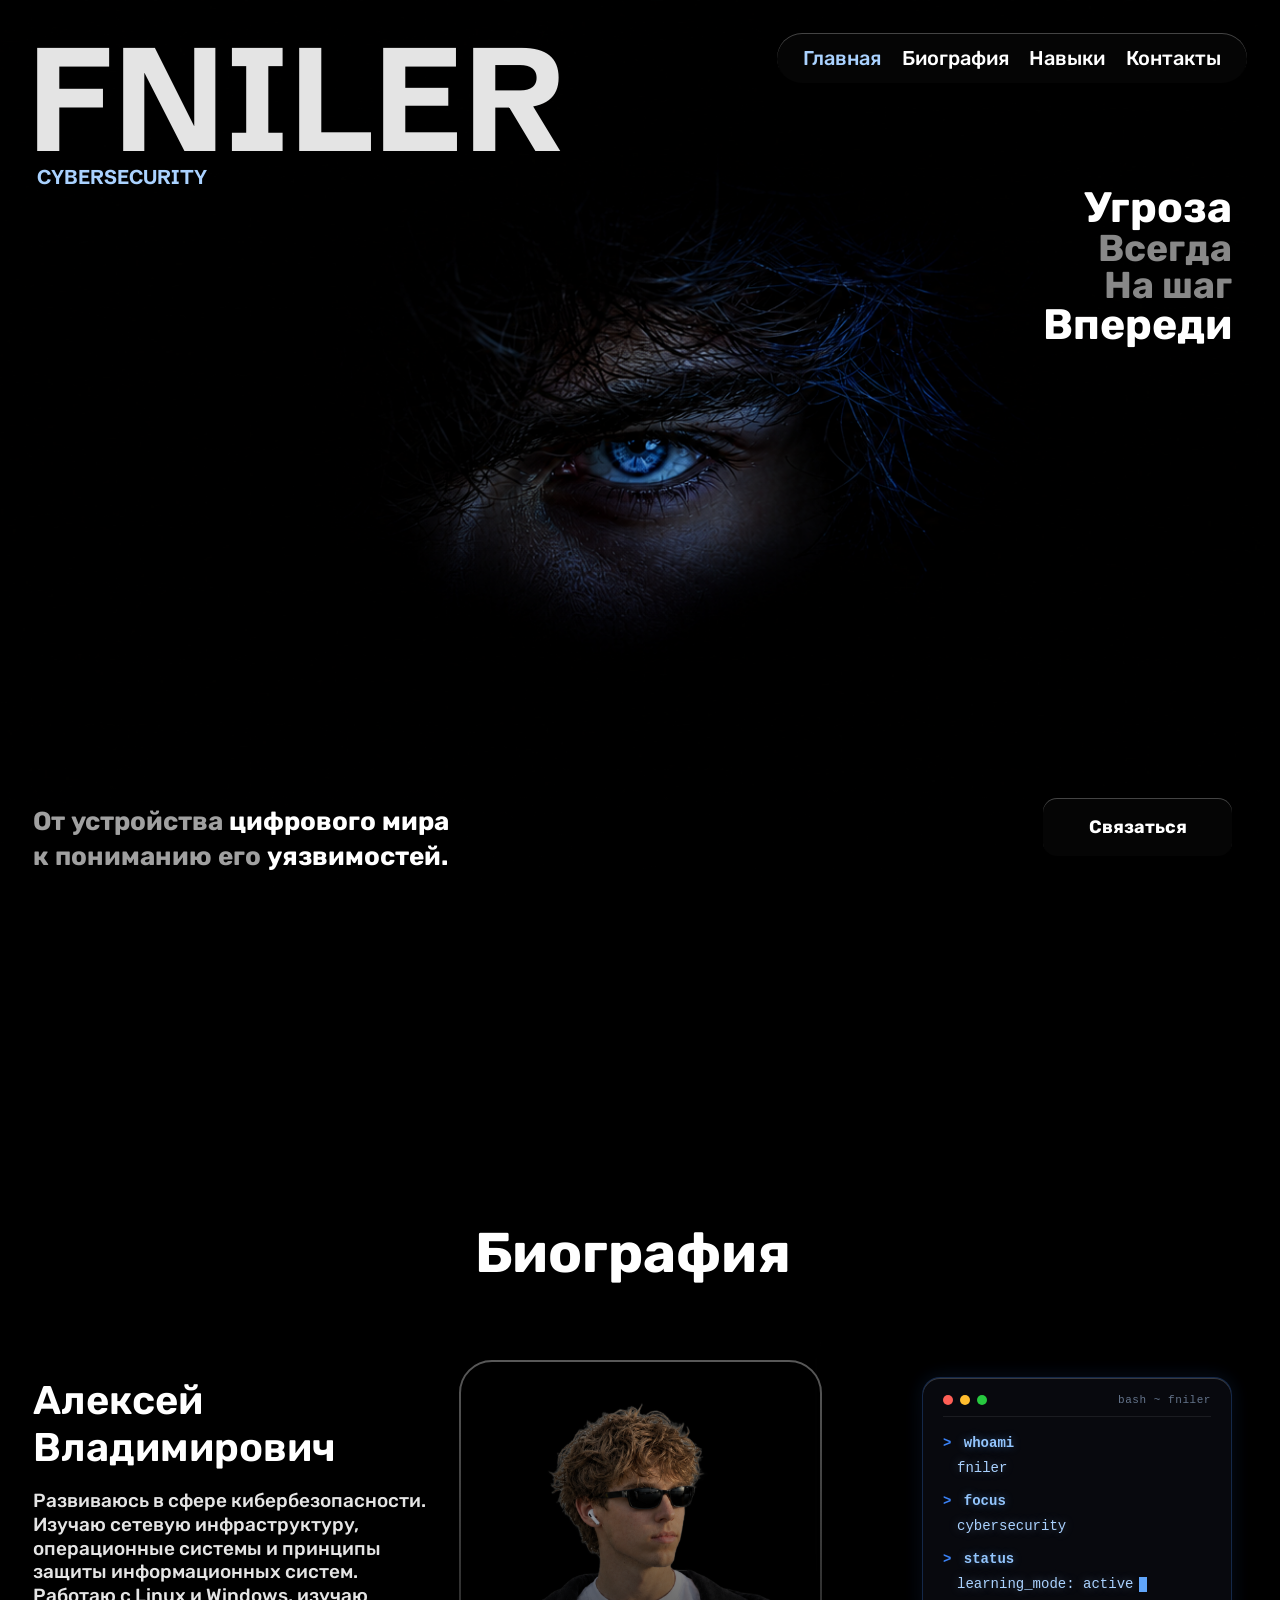
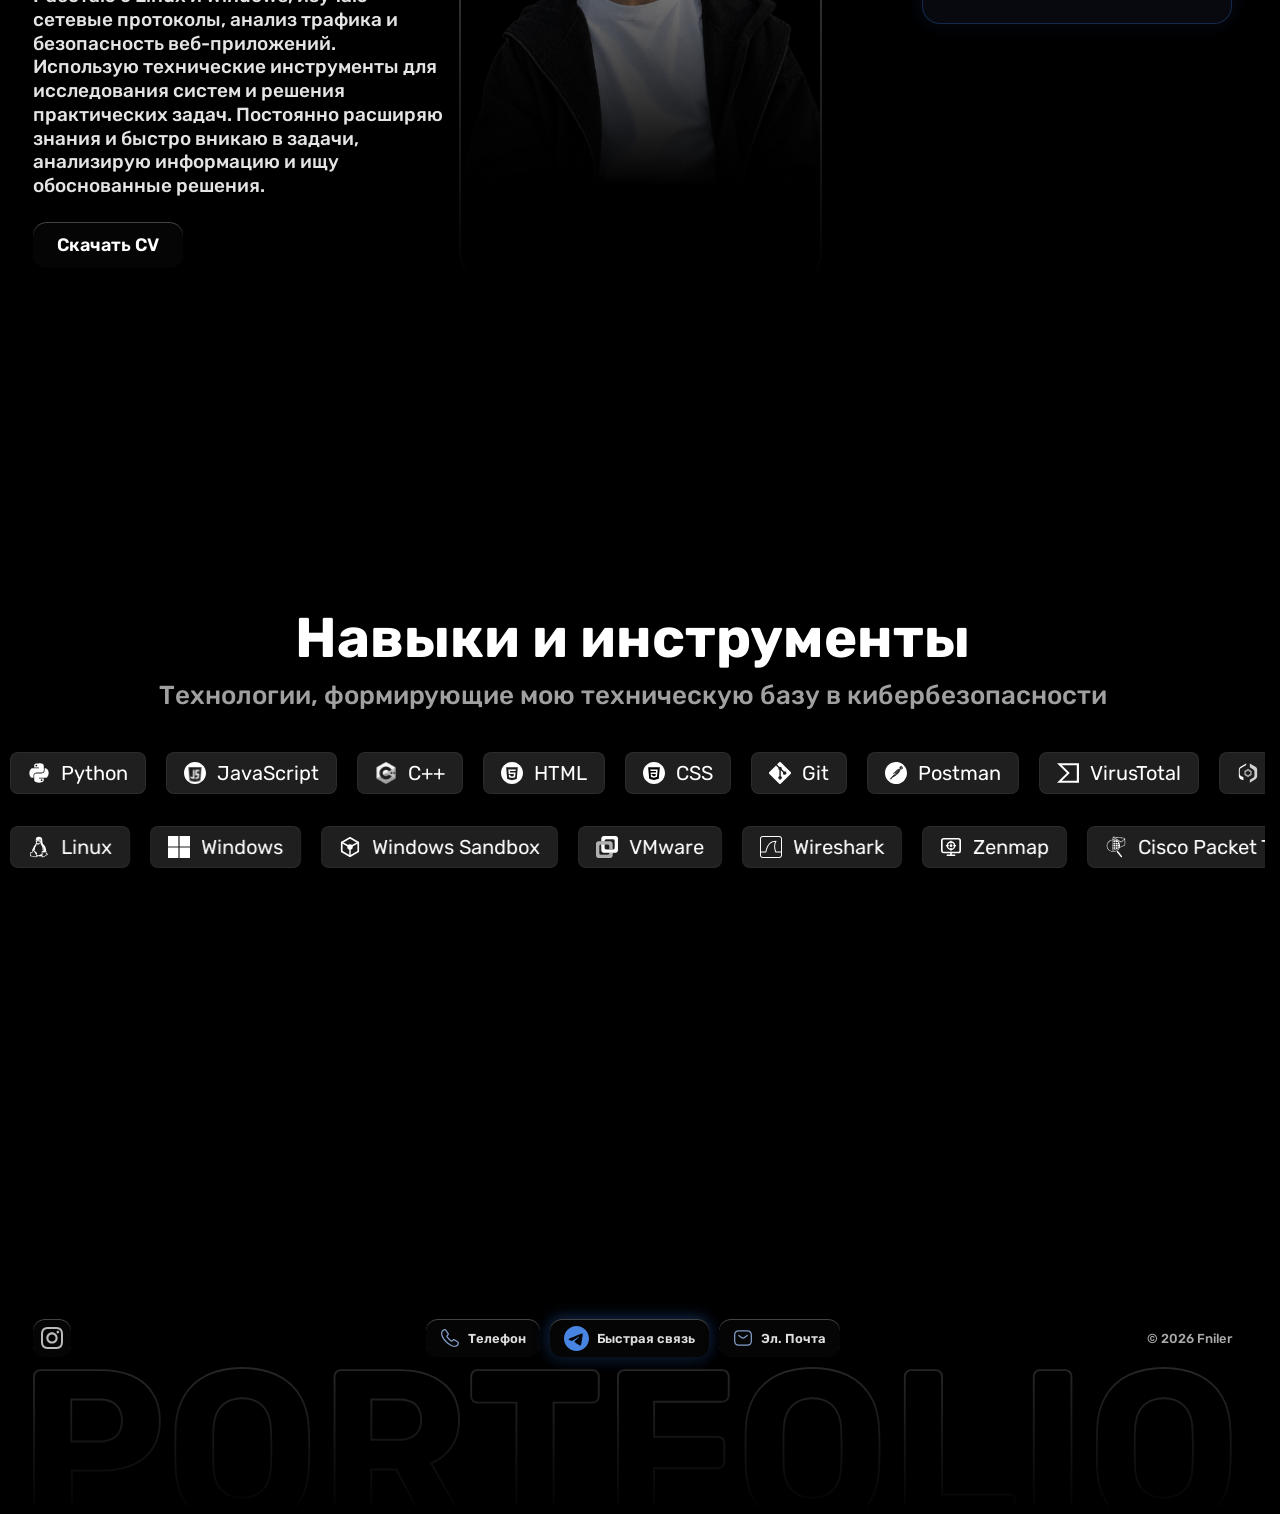
==== commit 2752ba5d: "metategs" ====
--- a/index.html
+++ b/index.html
@@ -3,6 +3,18 @@
 <head>
     <meta charset="UTF-8">
     <meta name="viewport" content="width=device-width, initial-scale=1.0">
+    <meta name="description" content="Портфолио FNILER — специалист по кибербезопасности. Исследование систем, анализ сетевой инфраструктуры и защита веб-приложений.">
+    <meta name="keywords" content="FNILER, кибербезопасность, cybersecurity, портфолио, информационная безопасность">
+    <meta name="author" content="Fniler">
+    <link rel="canonical" href="https://fniler.github.io/cybersecurity-portfolio/">
+    <meta property="og:title" content="FNILER — Cybersecurity Portfolio">
+    <meta property="og:description" content="От устройства цифрового мира к пониманию его уязвимостей.">
+    <meta property="og:type" content="website">
+    <meta property="og:url" content="https://fniler.github.io/cybersecurity-portfolio/">
+    <meta property="og:image" content="res/imgbackg.png">
+    <meta name="twitter:card" content="summary_large_image">
+    <link rel="icon" type="image/svg+xml" href="favicon.svg">
+    <meta name="google-site-verification" content="qoK2780CLeRFeyREnGXswpW5UXPVj-ybcR8awYq_tNg" />
     <title>FNILER — Cybersecurity</title>
     <link rel="stylesheet" href="style.css?v=21">
     <link rel="preconnect" href="https://fonts.googleapis.com">
--- a/style.css
+++ b/style.css
@@ -1,4 +1,4 @@
-/* ОБЩИЕ СТИЛИ */
+﻿/* ОБЩИЕ СТИЛИ */
 :root {
     --edge: 33px;
     --line: 1.35em;
@@ -951,17 +951,17 @@
 
     .hero-text {
         font-size: clamp(18px, 4.8vw, 23px);
-        line-height: 1.35;
+        line-height: 1.15;
         text-align: center;
-        margin: auto 0 14px;
+        margin: auto 0 12px;
     }
 
     .contact-btn {
-        width: 172px;
-        height: 52px;
+        width: 130px;
+        height: 41px;
         font-size: 17.5px;
         border-radius: 13px;
-        margin: 0 0 auto;
+        margin: 0 0 250px;
     }
 
     .bio {
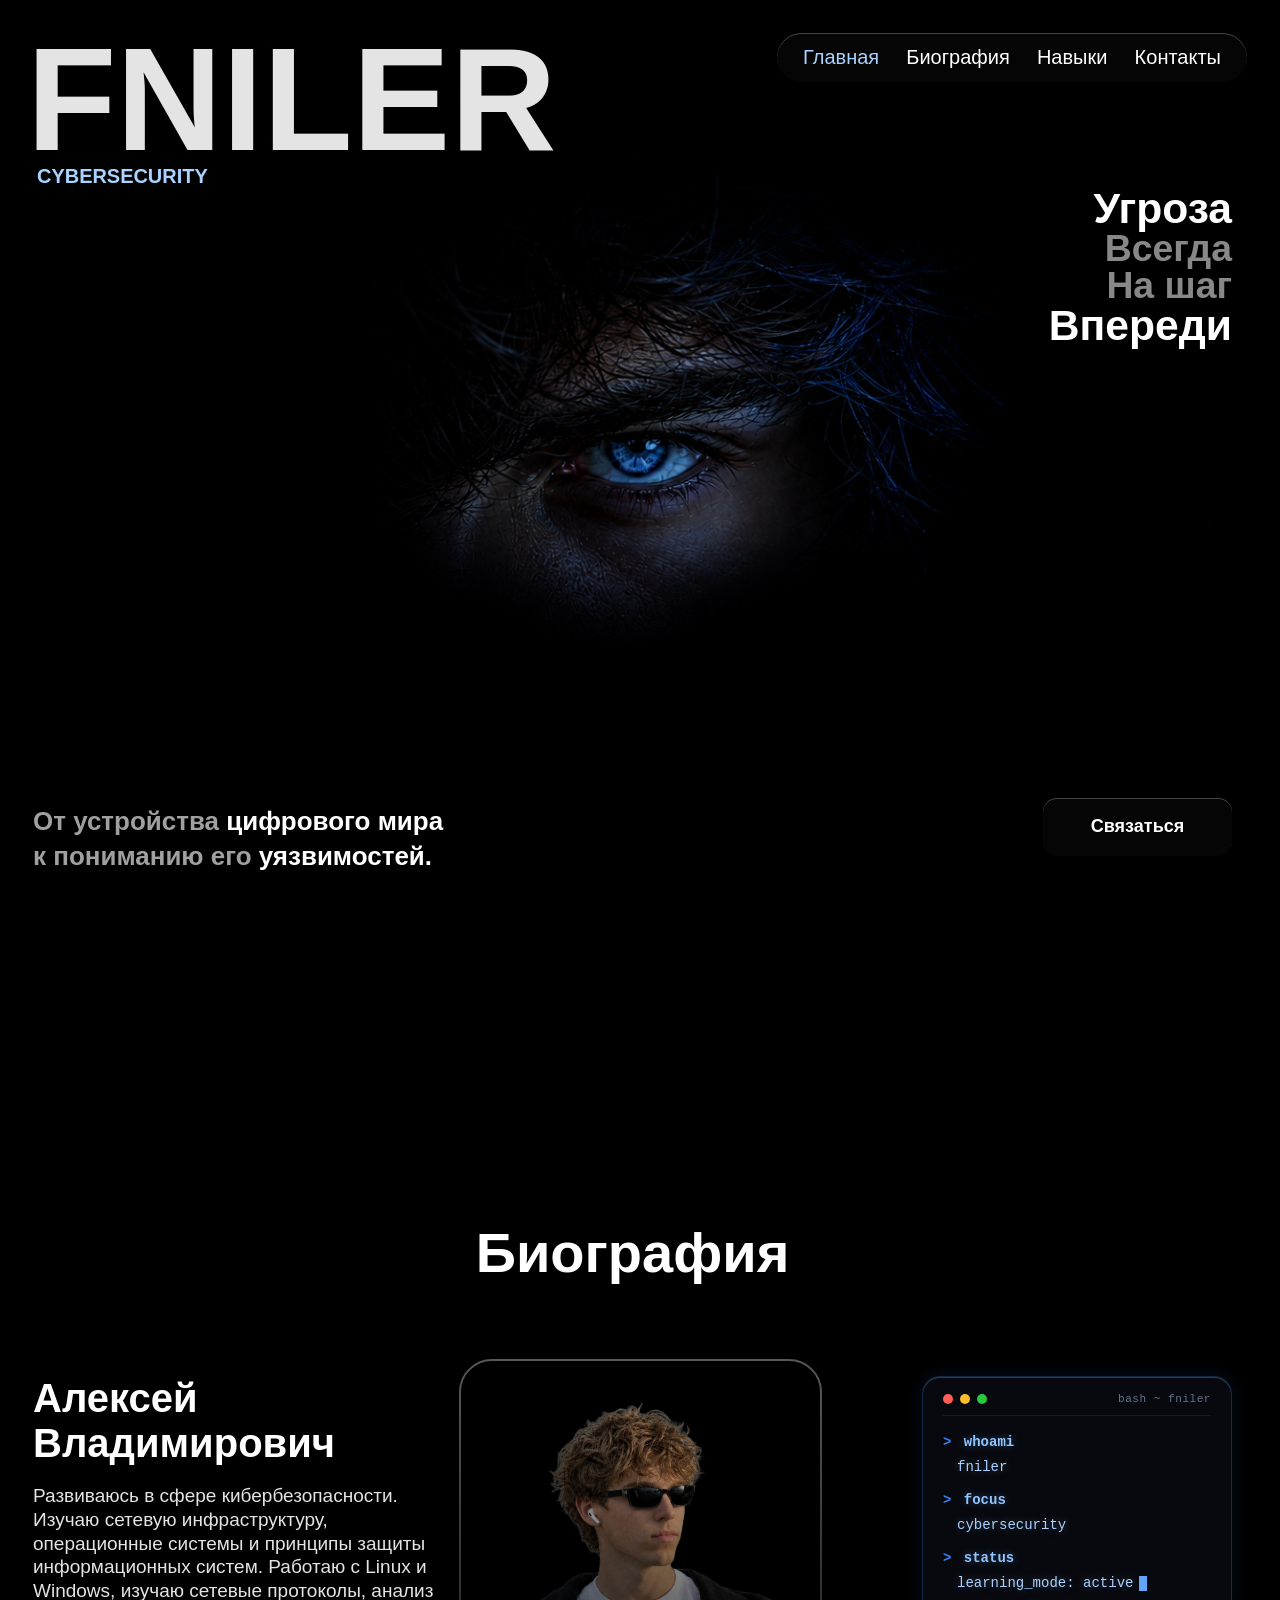
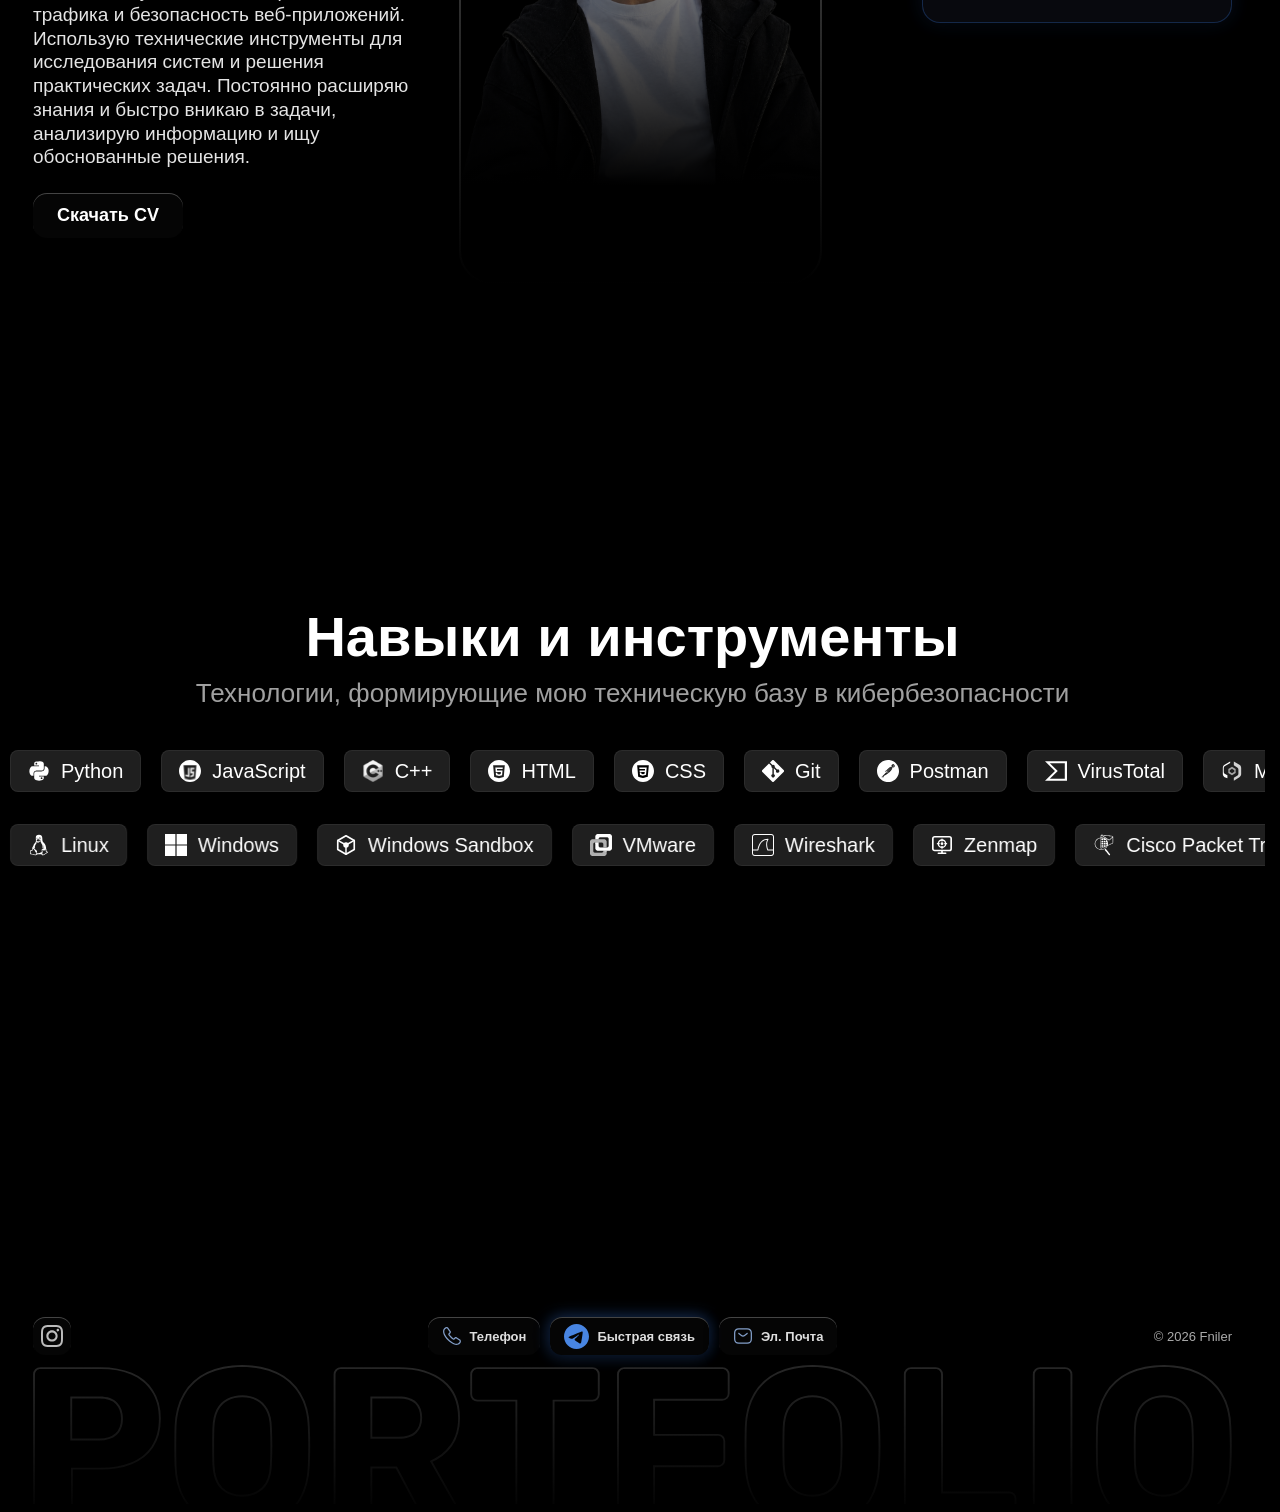
==== commit 09101c99: "new patch sec" ====
--- a/index.html
+++ b/index.html
@@ -3,6 +3,9 @@
 <head>
     <meta charset="UTF-8">
     <meta name="viewport" content="width=device-width, initial-scale=1.0">
+    <meta http-equiv="Content-Security-Policy" content="default-src 'self'; script-src 'self' 'unsafe-inline' https://mc.yandex.ru https://www.googletagmanager.com; style-src 'self' 'unsafe-inline' https://fonts.googleapis.com; font-src 'self' https://fonts.gstatic.com; img-src 'self' data: https:; connect-src 'self' https://mc.yandex.ru https://www.google-analytics.com; object-src 'none'; base-uri 'self';">
+    <meta http-equiv="Permissions-Policy" content="camera=(), microphone=(), geolocation=(), payment=(), usb=()">
+    <meta name="referrer" content="strict-origin-when-cross-origin">
     <meta name="description" content="Портфолио FNILER — специалист по кибербезопасности. Исследование систем, анализ сетевой инфраструктуры и защита веб-приложений.">
     <meta name="keywords" content="FNILER, кибербезопасность, cybersecurity, портфолио, информационная безопасность">
     <meta name="author" content="Fniler">
@@ -43,7 +46,7 @@
 
     <main>
 
-        <!-- ГЕРОЙ -->
+        <!-- ХЕРО -->
         <section id="home" class="hero">
             <img class="hero-bg" src="res/imgbackg.png" alt="">
 
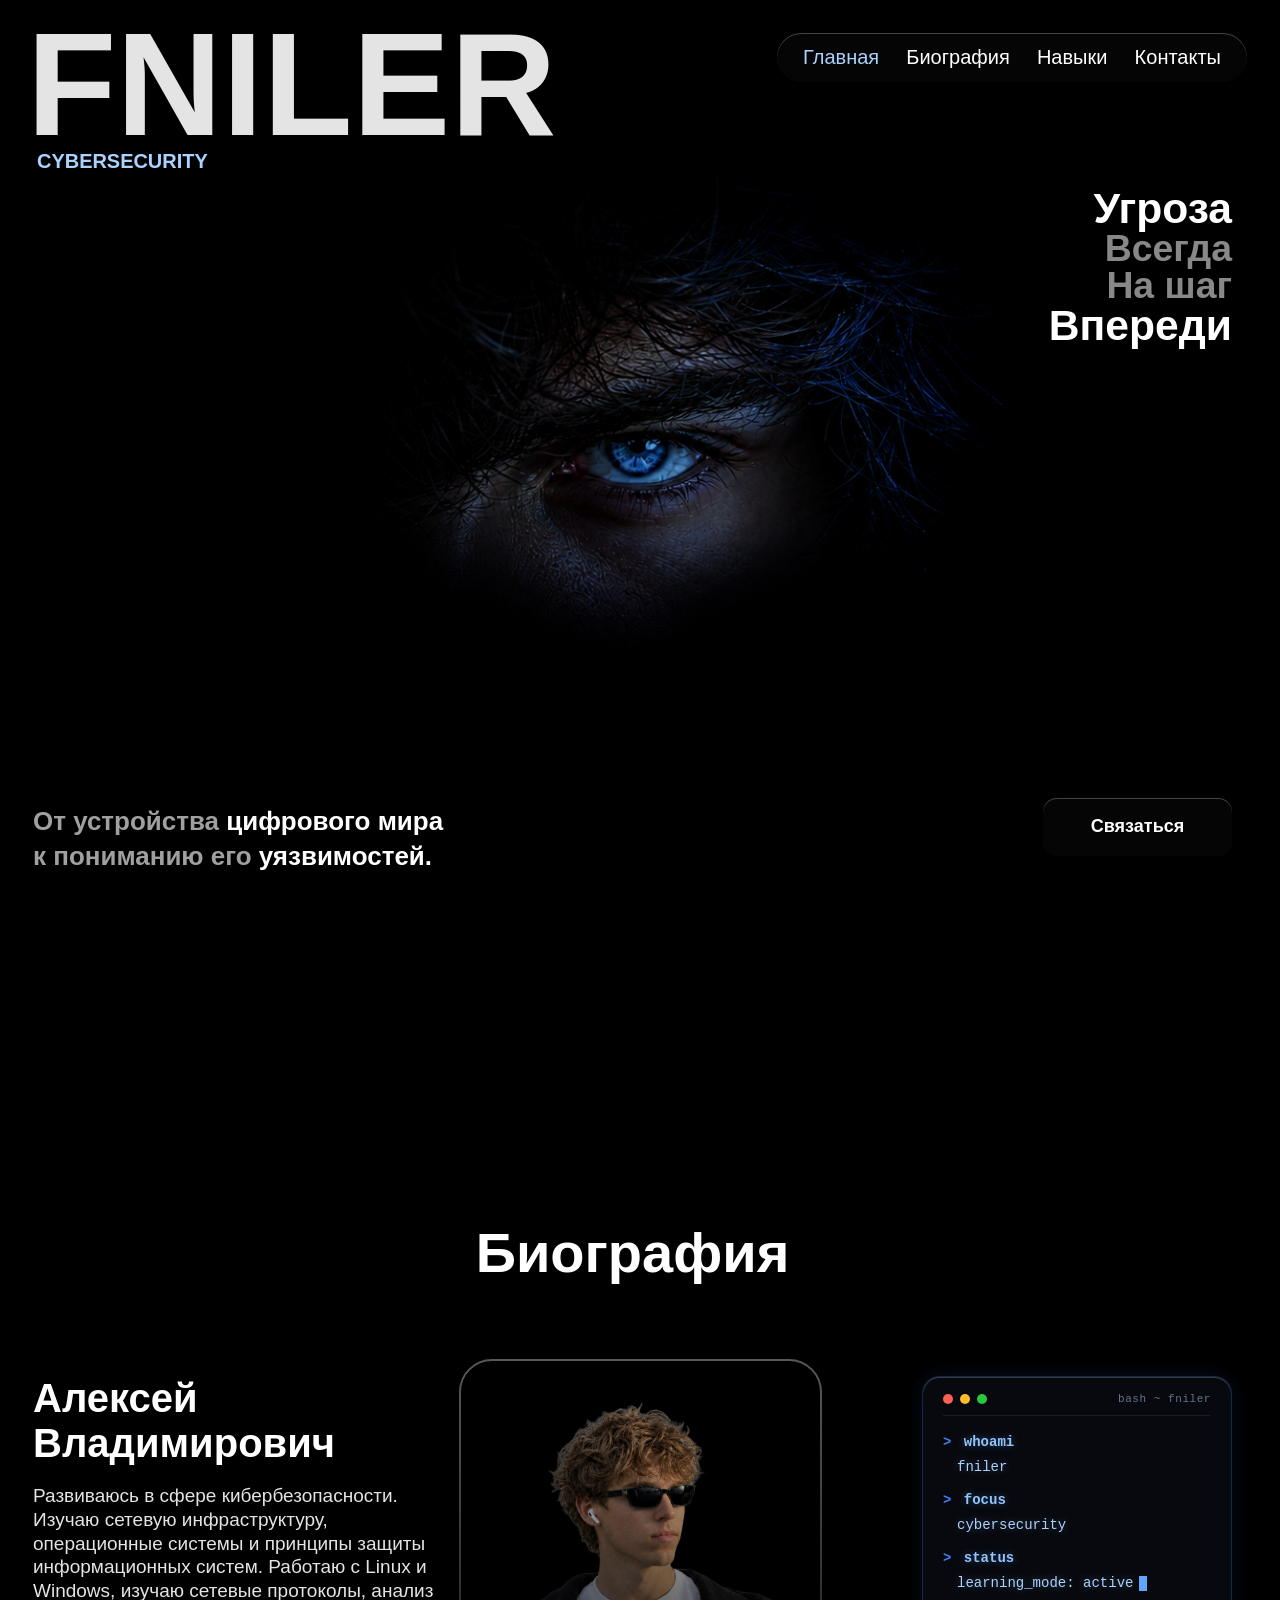
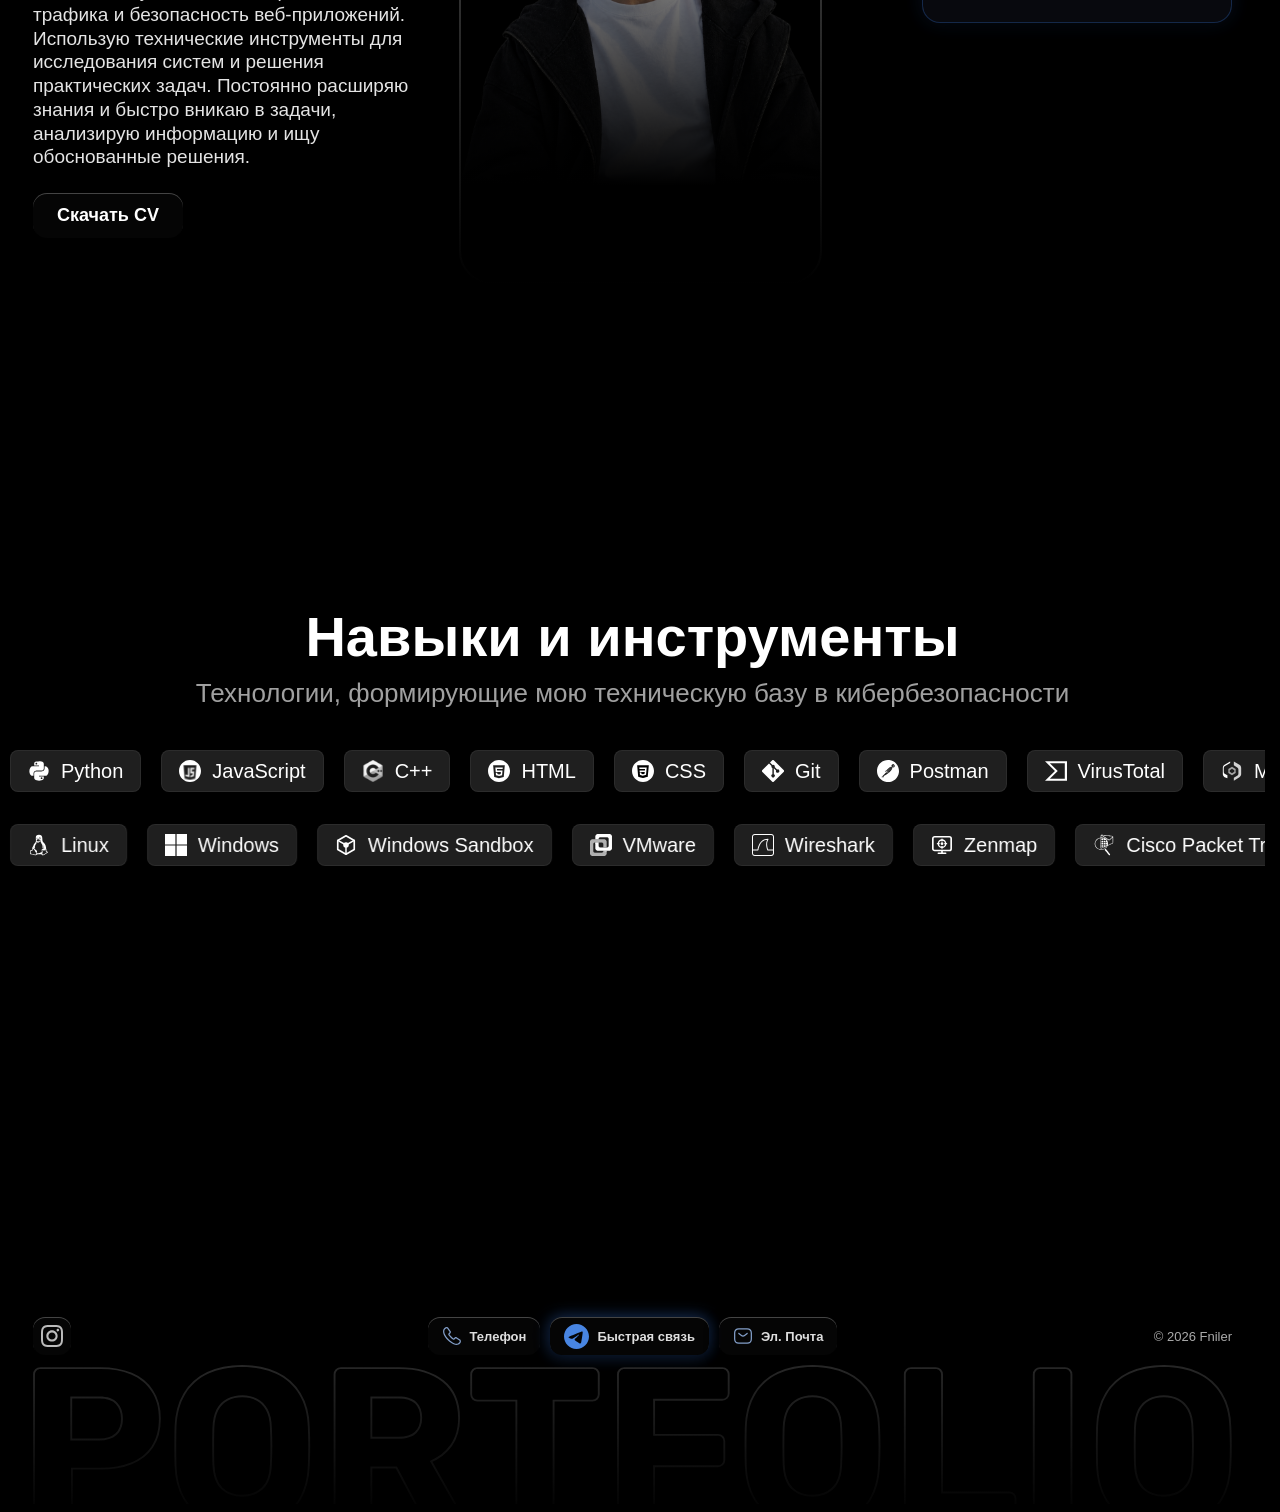
==== commit cdd88e9f: "Switch to standard GitHub Pages url and remove CNAME" ====
--- a/index.html
+++ b/index.html
@@ -9,17 +9,17 @@
     <meta name="description" content="Портфолио FNILER — специалист по кибербезопасности. Исследование систем, анализ сетевой инфраструктуры и защита веб-приложений.">
     <meta name="keywords" content="FNILER, кибербезопасность, cybersecurity, портфолио, информационная безопасность">
     <meta name="author" content="Fniler">
-    <link rel="canonical" href="https://fniler.github.io/cybersecurity-portfolio/">
+    <link rel="canonical" href="https://fniler.github.io/cybersecport/">
     <meta property="og:title" content="FNILER — Cybersecurity Portfolio">
     <meta property="og:description" content="От устройства цифрового мира к пониманию его уязвимостей.">
     <meta property="og:type" content="website">
-    <meta property="og:url" content="https://fniler.github.io/cybersecurity-portfolio/">
-    <meta property="og:image" content="res/imgbackg.png">
+    <meta property="og:url" content="https://fniler.github.io/cybersecport/">
+    <meta property="og:image" content="https://fniler.github.io/cybersecport/res/imgbackg.png">
     <meta name="twitter:card" content="summary_large_image">
     <link rel="icon" type="image/svg+xml" href="favicon.svg">
     <meta name="google-site-verification" content="qoK2780CLeRFeyREnGXswpW5UXPVj-ybcR8awYq_tNg" />
     <title>FNILER — Cybersecurity</title>
-    <link rel="stylesheet" href="style.css?v=21">
+    <link rel="stylesheet" href="style.css?v=23">
     <link rel="preconnect" href="https://fonts.googleapis.com">
     <link rel="preconnect" href="https://fonts.gstatic.com" crossorigin>
     <link href="https://fonts.googleapis.com/css2?family=Rubik:wght@400;500;600;700&family=Schibsted+Grotesk:wght@400;500;600;700&display=swap" rel="stylesheet">
--- a/style.css
+++ b/style.css
@@ -132,7 +132,7 @@
 }
 
 .hero-title {
-    margin: 0 0 0 -0.043em;
+    margin: -0.1em 0 0 -0.043em;
     font-family: 'Schibsted Grotesk', sans-serif;
     font-size: clamp(72px, 11.46vw, 220px);
     line-height: 0.9;
